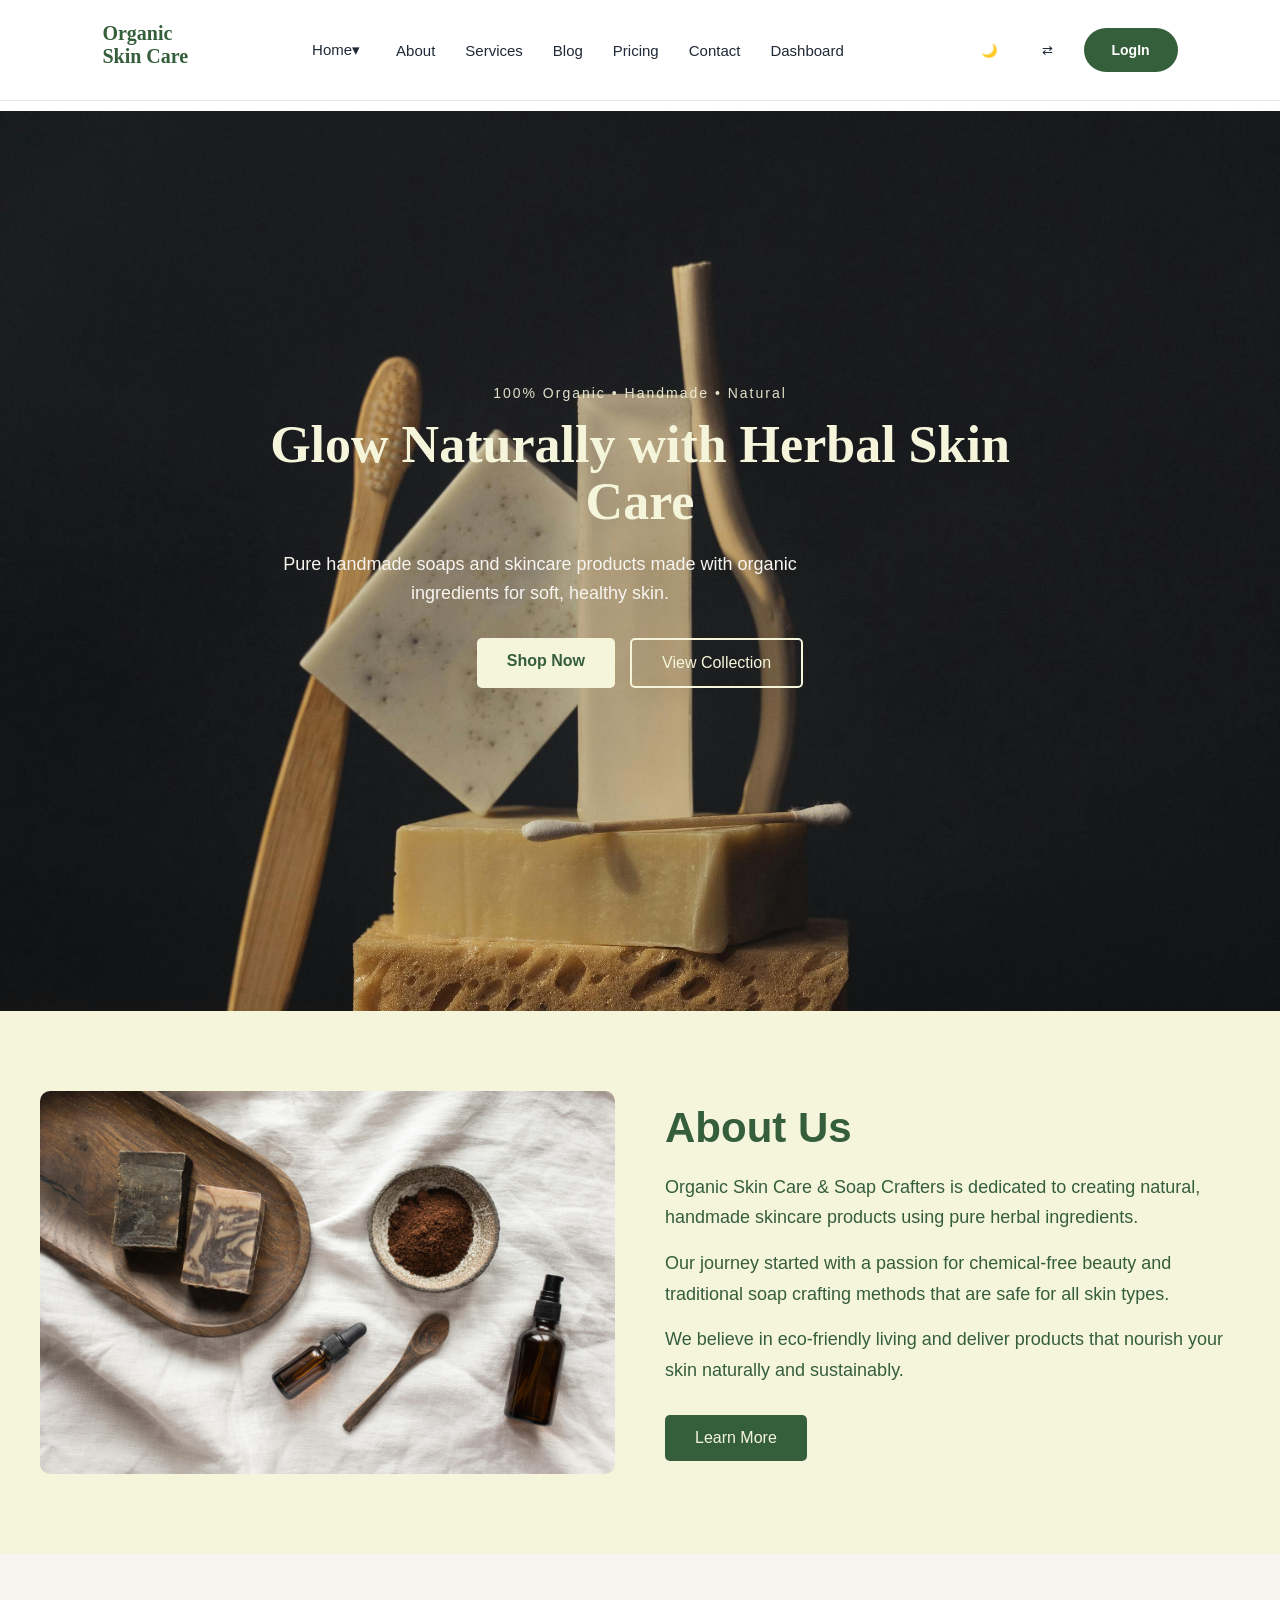
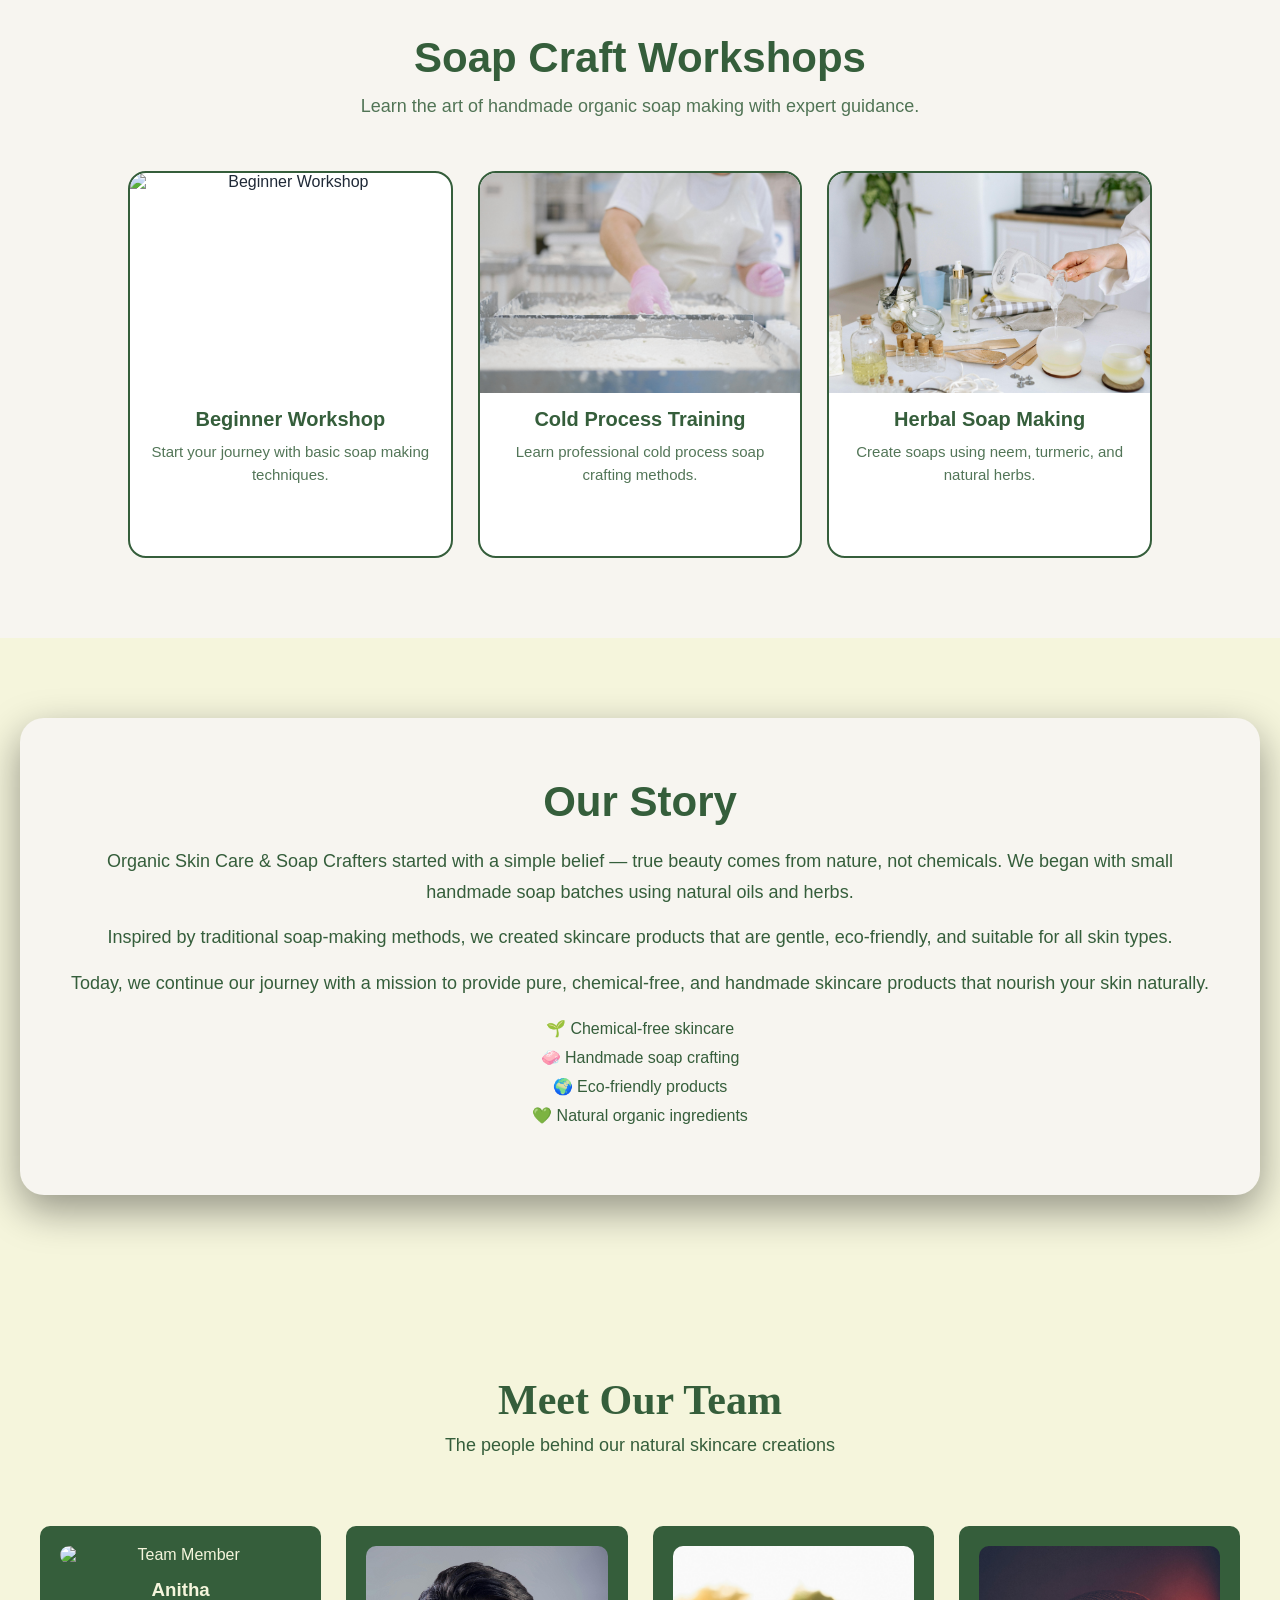
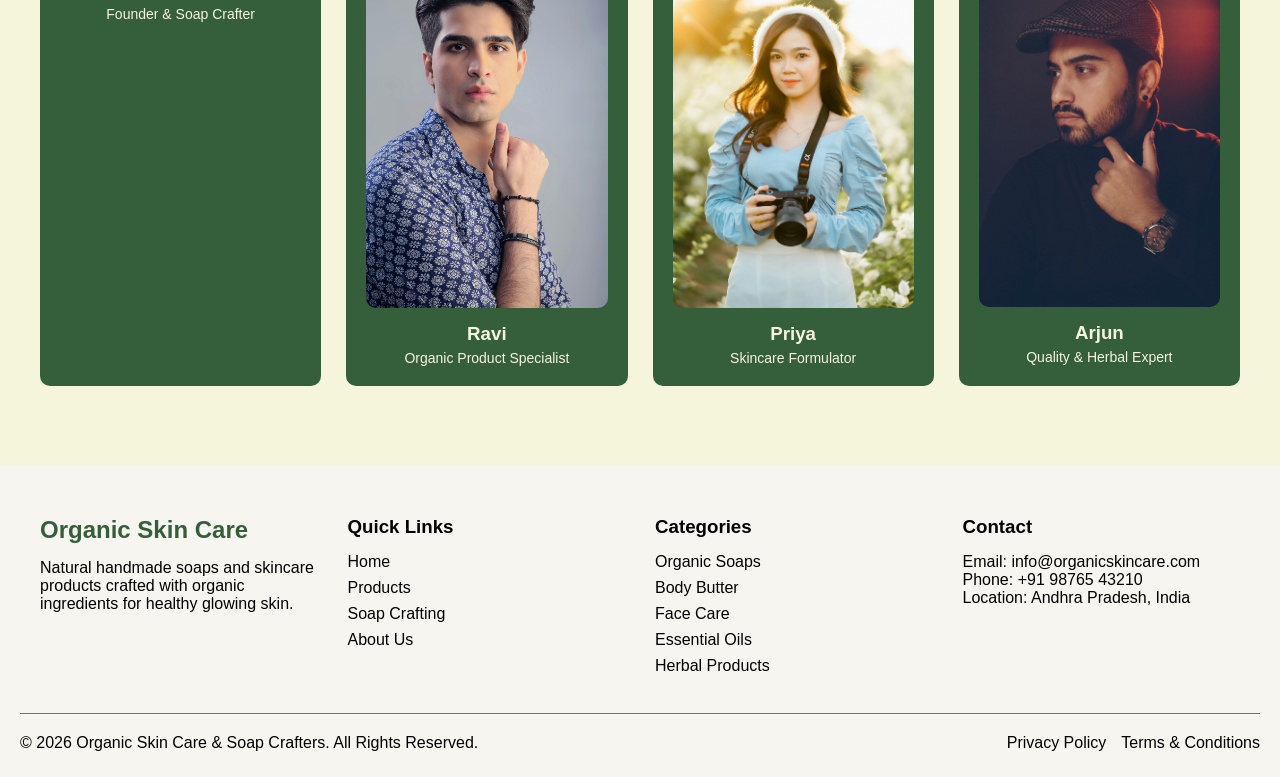
==== about.html @ d1e6b97d "first commit" ====
<!DOCTYPE html>
<html lang="en">
<head>
    <meta charset="UTF-8">
    <meta name="viewport" content="width=device-width, initial-scale=1.0">
    <title>Organic Skin Care & Soap Crafters</title>
    <link rel="stylesheet" href="about.css">

    <link rel="preconnect" href="https://fonts.googleapis.com">
    <link rel="preconnect" href="https://fonts.gstatic.com" crossorigin>
    <link href="https://fonts.googleapis.com/css2?family=Cormorant+Garamond:wght@400;500;600;700&family=Inter:wght@300;400;500;600;700&display=swap%22 rel="stylesheet">
</head>
<body>
    <header class="header">
      <div class="logo">
        <h2>Organic Skin Care</h2>
      </div>
    <nav class="navbar">
    <div class="nav-dropdown">
      <a href="#" class ="nav-home">
         Home▾
        <i data-lucide="chevron-down"></i>
      </a>
      <div class="dropdown-menu">
        <a href="index.html">Home-1</a>
        <a href="home-1.html">Home-2</a>
      </div> 
      </div> 
    <a href="/about">About</a>
    <a href="#">Services</a>
    <a href="#">Blog</a>
    <a href="#">Pricing</a>
    <a href="#">Contact</a>
    <a href="#">Dashboard</a>
  </nav>
  <div class="header-actions">
     <button class="icon-btn" id="themeBtn">
        🌙
     </button>
    <button class="icon-btn" id="rtlBtn">
      ⇄
    </button>
    <button class="primary-btn">
        LogIn
    </button>
  </div>
  </header>

  <section class="hero">
    <div class="hero-content">
        <span class="tagline">100% Organic • Handmade • Natural</span>
        <h1>Glow Naturally with Herbal Skin Care</h1>
        <p>
            Pure handmade soaps and skincare products made with
            organic ingredients for soft, healthy skin.
        </p>
        <div class="hero-buttons">
            <a href="#" class="btn-primary">Shop Now</a>
            <a href="#" class="btn-secondary">View Collection</a>
        </div>
    </div>
</section>

<section class="about-us">
    <div class="about-container">
        <div class="about-image">
            <img src="images/about-img1.jpg" alt="Organic Skin Care">
        </div>
        <div class="about-content">
            <h2>About Us</h2>
            <p>
                Organic Skin Care & Soap Crafters is dedicated to creating
                natural, handmade skincare products using pure herbal ingredients.
            </p>
            <p>
                Our journey started with a passion for chemical-free beauty
                and traditional soap crafting methods that are safe for all skin types.
            </p>
            <p>
                We believe in eco-friendly living and deliver products that
                nourish your skin naturally and sustainably.
            </p>
            <a href="#" class="about-btn">Learn More</a>
        </div>
    </div>
</section>

<section class="soap-workshops">

  <h2>Soap Craft Workshops</h2>
  <p>Learn the art of handmade organic soap making with expert guidance.</p>

  <div class="workshop-grid">

    <div class="workshop-card">
      <img src="images/soap.jpg" alt="Beginner Workshop">
      <h3>Beginner Workshop</h3>
      <p>Start your journey with basic soap making techniques.</p>
    </div>

    <div class="workshop-card">
      <img src="images/soap-1.jpg" alt="Cold Process Training">
      <h3>Cold Process Training</h3>
      <p>Learn professional cold process soap crafting methods.</p>
    </div>

    <div class="workshop-card">
      <img src="images/soap-2.jpg" alt="Herbal Soap Making">
      <h3>Herbal Soap Making</h3>
      <p>Create soaps using neem, turmeric, and natural herbs.</p>
    </div>

  </div>

</section>

<section class="story">
    <div class="story-container">
        <div class="story-text">
            <h2>Our Story</h2>
            <p>
                Organic Skin Care & Soap Crafters started with a simple belief —
                true beauty comes from nature, not chemicals. We began with small
                handmade soap batches using natural oils and herbs.
            </p>
            <p>
                Inspired by traditional soap-making methods, we created skincare
                products that are gentle, eco-friendly, and suitable for all skin types.
            </p>
            <p>
                Today, we continue our journey with a mission to provide pure,
                chemical-free, and handmade skincare products that nourish your skin naturally.
            </p>
            <ul>
                <li>🌱 Chemical-free skincare</li>
                <li>🧼 Handmade soap crafting</li>
                <li>🌍 Eco-friendly products</li>
                <li>💚 Natural organic ingredients</li>
            </ul>
        </div>
    </div>
</section>

<section class="team">
    <div class="team-container">
        <div class="section-title">
            <h2>Meet Our Team</h2>
            <p>The people behind our natural skincare creations</p>
        </div>
        <div class="team-grid">
            <div class="team-card">
                <img src="images/team1.jpg" alt="Team Member">
                <h3>Anitha</h3>
                <p>Founder & Soap Crafter</p>
            </div>
            <div class="team-card">
                <img src="images/team2.jpg" alt="Team Member">
                <h3>Ravi</h3>
                <p>Organic Product Specialist</p>
            </div>
            <div class="team-card">
                <img src="images/team3.jpg" alt="Team Member">
                <h3>Priya</h3>
                <p>Skincare Formulator</p>
            </div>
            <div class="team-card">
                <img src="images/team4.jpg" alt="Team Member">
                <h3>Arjun</h3>
                <p>Quality & Herbal Expert</p>
            </div>
        </div>
    </div>
</section>

<footer class="footer">

    <div class="footer-container">

        <div class="footer-box">
            <h2>Organic Skin Care</h2>
            <p>
                Natural handmade soaps and skincare products crafted with organic ingredients for healthy glowing skin.
            </p>
        </div>

        <div class="footer-box">
            <h3>Quick Links</h3>
            <ul>
                <li>Home</li>
                <li>Products</li>
                <li>Soap Crafting</li>
                <li>About Us</li>
            </ul>
        </div>

        <div class="footer-box">
            <h3>Categories</h3>
            <ul>
                <li>Organic Soaps</li>
                <li>Body Butter</li>
                <li>Face Care</li>
                <li>Essential Oils</li>
                <li>Herbal Products</li>
            </ul>
        </div>

        <div class="footer-box">
            <h3>Contact</h3>
            <p>Email: info@organicskincare.com</p>
            <p>Phone: +91 98765 43210</p>
            <p>Location: Andhra Pradesh, India</p>
        </div>

    </div>

    <!-- Bottom Line -->
    <div class="footer-bottom">
        <p>© 2026 Organic Skin Care & Soap Crafters. All Rights Reserved.</p>

        <div class="footer-links">
            <a href="#">Privacy Policy</a>
            <a href="#">Terms & Conditions</a>
        </div>
    </div>

</footer>
<script>
    const themeBtn = document.getElementById("themeBtn");

  themeBtn.addEventListener("click", () => {
    document.body.classList.toggle("light");
    if (document.body.classList.contains("light")) {
    themeBtn.innerHTML = "☀️";
  } else {
    themeBtn.innerHTML = "🌙";
  }
});
  
  const rtlBtn = document.getElementById("rtlBtn");
  
  rtlBtn.addEventListener("click", () => {
    const html = document.documentElement; 
    if (html.getAttribute("dir") === "rtl") {
      html.setAttribute("dir", "ltr");
    } else {
      html.setAttribute("dir", "rtl");
    }
  });
</script>
</body>
</html>
---- about.css ----
* {
  margin: 0;
  padding: 0;
  box-sizing: border-box;
}

:root {

  --primary-color: #355e3b;
  --secondary-color: #f7f5f0;

  --white: #ffffff;
  --black: #111111;

  --text-color: #1F2937;
  --light-text: #6B7280;

  --bg-color: #ffffff;
  --card-bg: #ffffff;

  --border-color: #E5E7EB;

  --transition: 0.3s ease;
}


body.dark-mode {
  background: #101010;
  color: #f5f5dc;
}

body.rtl-mode {
  direction: rtl;
}

body {
  font-family: 'Inter', sans-serif;
  background: var(--bg-color);
  color: var(--text-color);
  transition: var(--transition);
  overflow-x: hidden;
}


html {
  scroll-behavior: smooth;
}

img {
  width: 100%;
  display: block;
}

a {
  text-decoration: none;
}

ul {
  list-style: none;
}

section {
  padding: 100px 8%;
}

.center {
  text-align: center;
}

.top-bar {
  background: var(--primary-color);
  color: white;
  text-align: center;
  padding: 14px;
  font-size: 14px;
  font-weight: 500;
}

.header {
  width: 100%;
  padding: 22px 8%;
  display: flex;
  align-items: center;
  justify-content: space-between;
  position: sticky;
  top: 0;
  z-index: 1000;
  background: rgba(255,255,255,0.9);
  backdrop-filter: blur(12px);
  border-bottom: 1px solid var(--border-color);
}

body.dark-mode .header {
  background: rgba(17,17,17,0.9);
}

.logo h2 {
  font-family: 'Playfair Display', serif;
  font-size: 20px;
  color: var(--primary-color);
  margin-bottom: 10px;
  max-width: 100px;  
}

.nav-dropdown {
  position: relative;
  display: flex;
  align-items: center;
}

.navbar {
  display: flex;
  align-items: center;
  gap: 30px;
}

.navbar a {
  text-decoration: none;
  color: var(--text-color);
  font-size: 15px;
  font-weight: 500;
  transition: 0.3s ease;
}

.navbar a:hover {
  color: var(--primary-color);
}

.nav-dropdown {
  position: relative;
}

.nav-home {
  display: flex;
  align-items: center;
  gap: 6px;
}

.dropdown-menu {
  position: absolute;
  top: 38px;
  left: 0;
  min-width: 180px;
  background: var(--card-bg);
  border: 1px solid var(--border-color);
  border-radius: 18px;
  padding: 14px;
  display: flex;
  flex-direction: column;
  gap: 10px;
  opacity: 0;
  visibility: hidden;
  transform: translateY(10px);
  transition: 0.3s ease;
  z-index: 999;
}

.nav-dropdown:hover .dropdown-menu {
  opacity: 1;
  visibility: visible;
  transform: translateY(0);
}

.dropdown-menu a {
  padding: 10px 14px;
  border-radius: 12px;
}

.dropdown-menu a:hover {
  background: var(--secondary-color);
  color: var(--primary-color);
}

.header-actions {
  display: flex;
  align-items: center;
  gap: 14px;
  margin-left: 14px;
}

.primary-btn,
.secondary-btn {
  padding: 14px 28px;
  border-radius: 999px;
  font-size: 14px;
  font-weight: 600;
  cursor: pointer;
  transition: var(--transition);
}

.primary-btn {
  background: var(--primary-color);
  color: white;
  border: none;
}

.primary-btn:hover {
  transform: translateY(-3px);
  box-shadow: 0 10px 30px var(--primary-color);
}

.secondary-btn {
  background: transparent;
  border: 1px solid var(--border-color);
  color: var(--text-color);
}

.secondary-btn:hover {
  border-color: var(--primary-color);
  color: var(--primary-color);
}

.icon-btn{
      width:44px;
      height:44px;
      border:none;
      border-radius:12px;
      background:var(--soft);
      color:var(--text);
      display:flex;
      align-items:center;
      justify-content:center;
      cursor:pointer;
      transition:.25s ease;
      border:1px solid var(--border);
    }

    .icon-btn:hover{
      transform:translateY(-2px);
      background:var(--secondary);
    }

    .btn{
      height:44px;
      padding:0 20px;
      border-radius:12px;
      border:none;
      cursor:pointer;
      font-weight:600;
      transition:.25s ease;
      display:flex;
      align-items:center;
      justify-content:center;
      white-space:nowrap;
    }

    .btn-secondary{
      background:var(--secondary);
      color:var(--text);
      border:1px solid var(--border);
    }

    .btn-primary{
      background:var(--primary);
      color:white;
    }

    .btn-primary:hover{
      background:var(--primary-hover);
    }

    .btn:hover{
      transform:translateY(-2px);
    }

.hero {
  min-height: 100vh;
  display: grid;
  grid-template-columns: repeat(2, 1fr);
  gap: 60px;
  align-items: center;
  margin-top:10px;
  padding-top:10px;
}

.hero-tag,
.section-tag {
  display: inline-block;
  padding: 10px 18px;
  background: var(--secondary-color);
  color: var(--primary-color);
  border-radius: 999px;
  font-size: 14px;
  font-weight: 600;
  margin-bottom: 24px;
}

.hero-content h1 {
  font-size: 40px;
  line-height: 1.1;
  font-family: 'Playfair Display', serif;
  margin-bottom: 20px;
}

.hero-content p {
  font-size: 18px;
  line-height: 1.8;
  color: var(--secondary-color);
  margin-bottom: 20px;
  max-width: 600px;
}

.hero-buttons {
  display: flex;
  gap: 18px;
  margin-bottom: 50px;
}

.hero-stats {
  display: flex;
  gap: 20px;
}

.stat-box {
  padding: 24px;
  border-radius: 24px;
  background: var(--card-bg);
  border: 1px solid var(--border-color);
  min-width: 150px;
}

.stat-box h3 {
  font-size: 28px;
  margin-bottom: 10px;
}

.stat-box p {
  margin: 0;
  font-size: 14px;
}

.hero-image img {
  height: 500px;
  object-fit: cover;
  border-radius: 36px;
}

@media(max-width:768px){
    .navbar{
        flex-direction: column;
        height: auto;
        padding: 20px;
        gap: 20px;
    }

    .nav-dropdown{
        flex-wrap: wrap;
        justify-content: center;
        gap: 18px;
    }

    .header-actions{
        flex-wrap: wrap;
        justify-content: center;
    }

    .hero{
        text-align: center;
        justify-content: center;
        padding: 0 5%;
    }

    .hero-content h1{
        font-size: 48px;
        line-height: 62px;
    }

    .hero-content p{
        font-size: 17px;
        line-height: 28px;
    }

    .hero-buttons{
        justify-content: center;
        flex-wrap: wrap;
    }
    .hero-image img {
        height: auto;
        width: 100%;
    }
}

.section-title {
  margin-bottom: 70px;
}

.section-title h2 {
  font-size: 52px;
  line-height: 1.2;
  font-family: 'Playfair Display', serif;
  margin-top: 20px;
}



.hero {
    background: #355e3b;  
    min-height: 100vh;
    display: flex;
    justify-content: center;
    align-items: center;
    text-align: center;
    padding: 20px;
    color: #f5f5dc;
    background-image: url(images/about-img2.jpg);
    background-position: center;
    background-size: cover;
    background-repeat: no-repeat;
}

.hero-content {
    max-width: 800px;
}

.tagline {
    display: inline-block;
    font-size: 14px;
    letter-spacing: 2px;
    margin-bottom: 15px;
    color: #f5f5dc;
    opacity: 0.9;
}

.hero h1 {
    font-size: 52px;
    margin-bottom: 20px;
}

.hero p {
    font-size: 18px;
    line-height: 1.6;
    margin-bottom: 30px;
}

.hero-buttons {
    display: flex;
    justify-content: center;
    gap: 15px;
    flex-wrap: wrap;
}

.btn-primary {
    background: #f5f5dc;
    color: #355e3b;
    padding: 14px 30px;
    text-decoration: none;
    font-weight: bold;
    border-radius: 5px;
}

.btn-secondary {
    border: 2px solid #f5f5dc;
    color: #f5f5dc;
    padding: 14px 30px;
    text-decoration: none;
    border-radius: 5px;
}

.btn-primary:hover,
.btn-secondary:hover {
    opacity: 0.85;
}

@media (max-width: 768px) {
    .hero h1 {
        font-size: 32px;
    }
    .hero p {
        font-size: 16px;
    }
}

.about-us {
    background: #f5f5dc;   
    padding: 80px 20px;
}

.about-container {
    max-width: 1200px;
    margin: auto;

    display: flex;
    align-items: center;
    gap: 50px;
    flex-wrap: wrap;
}

.about-image {
    flex: 1;
}

.about-image img {
    width: 100%;
    height: 50%;
    border-radius: 10px;
}

.about-content {
    flex: 1;
}

.about-content h2 {
    font-size: 42px;
    color: #355e3b;
    margin-bottom: 20px;
}

.about-content p {
    font-size: 18px;
    line-height: 1.7;
    color: #355e3b;
    margin-bottom: 15px;
}

.about-btn {
    display: inline-block;
    background: #355e3b;
    color: #f5f5dc;
    padding: 14px 30px;
    text-decoration: none;
    border-radius: 5px;
    margin-top: 15px;
    transition: 0.3s;
}
.about-btn:hover {
    opacity: 0.9;
}

@media (max-width: 768px) {
    .about-container {
        flex-direction: column;
        text-align: center;
    }
    .about-content h2 {
        font-size: 32px;
    }
    .about-content p {
        font-size: 16px;
    }
}

.soap-workshops{
  background:#f7f5f0;
  padding:80px 10%;
  text-align:center;
}

.soap-workshops h2{
  color:#355e3b;
  font-size:42px;
  margin-bottom:10px;
}

.soap-workshops p{
  color:#355e3b;
  opacity:0.85;
  font-size:18px;
  margin-bottom:50px;
  line-height:1.6;
}

.workshop-grid{
  display:grid;
  grid-template-columns:repeat(3, 1fr);
  gap:25px;
}

.workshop-card{
  background:#ffffff;
  border:2px solid #355e3b;
  border-radius:18px;
  overflow:hidden;
  transition:0.3s ease;
}

.workshop-card img{
  width:100%;
  height:220px;
  object-fit:cover;
}

.workshop-card h3{
  color:#355e3b;
  margin:15px 10px 10px;
  font-size:20px;
}

.workshop-card p{
  color:#355e3b;
  font-size:15px;
  padding:0 15px 20px;
  line-height:1.5;
}

/* hover effect */
.workshop-card:hover{
  transform:translateY(-8px);
  background:#355e3b;
}

.workshop-card:hover h3,
.workshop-card:hover p{
  color:#f7f5f0;
}

/* RESPONSIVE */

/* 1024px */
@media (max-width: 1024px){
  .workshop-grid{
    grid-template-columns:repeat(2, 1fr);
  }

  .soap-workshops h2{
    font-size:36px;
  }
}

/* 768px */
@media (max-width: 768px){
  .workshop-grid{
    grid-template-columns:repeat(2, 1fr);
  }

  .soap-workshops{
    padding:60px 5%;
  }

  .soap-workshops h2{
    font-size:32px;
  }

  .soap-workshops p{
    font-size:16px;
  }
}

/* 360px */
@media (max-width: 360px){
  .workshop-grid{
    grid-template-columns:1fr;
  }

  .soap-workshops{
    padding:50px 4%;
  }

  .soap-workshops h2{
    font-size:26px;
  }
}

.story {
    background: #f5f5dc;   
    padding: 80px 20px;
}

.story-container {
    background: var(--secondary-color);
    padding: 60px 45px;
    border-radius: 24px;
    text-align: center;
    box-shadow:0 15px 40px rgba(0,0,0,0.4);
}

.story-text {
    flex: 1;
}

.story-text h2 {
    font-size: 42px;
    color: #355e3b;
    margin-bottom: 20px;
}

.story-text p {
    font-size: 18px;
    line-height: 1.7;
    color: #355e3b;
    margin-bottom: 15px;
}

.story-text ul {
    list-style: none;
    padding: 0;
    margin-top: 20px;
}

.story-text ul li {
    margin-bottom: 10px;
    font-size: 16px;
    color: #355e3b;
}

@media (max-width: 768px) {
    .story-container {
        flex-direction: column;
        text-align: center;
    }
    .story-text h2 {
        font-size: 32px;
    }
    .story-text p {
        font-size: 16px;
    }
}

.team {
    background: #f5f5dc;  
    padding: 80px 20px;
}

.team-container {
    max-width: 1200px;
    margin: auto;
    text-align: center;
}

.section-title h2 {
    font-size: 42px;
    color: #355e3b;
    margin-bottom: 10px;
}

.section-title p {
    font-size: 18px;
    color: #355e3b;
    margin-bottom: 40px;
}

.team-grid {
    display: grid;
    grid-template-columns: repeat(4, 1fr);
    gap: 25px;
}

.team-card {
    background: #355e3b;
    color: #f5f5dc;
    padding: 20px;
    border-radius: 10px;
    transition: 0.3s;
}

.team-card img {
    width: 100%;
    border-radius: 10px;
    margin-bottom: 15px;
}

.team-card h3 {
    margin-bottom: 5px;
}

.team-card p {
    font-size: 14px;
}

.team-card:hover {
    transform: translateY(-5px);
}

@media (max-width: 768px) {
    .team-grid {
        grid-template-columns: repeat(2, 1fr);
    }
    .section-title h2 {
        font-size: 32px;
    }
    .section-title p {
        font-size: 16px;
    }
}

@media (max-width: 480px) {
    .team-grid {
        grid-template-columns: 1fr;
    }
}

.footer {
    background: var(--secondary-color);
    color: black;
    padding: 50px 20px 20px;
}

.footer-container {
    display: grid;
    grid-template-columns: repeat(4, 1fr);
    gap: 30px;
    max-width: 1200px;
    margin: auto;
}

.footer-box h2 {
    color: var(--primary-color);
}

.footer-box h3,
.footer-box h2 {
    margin-bottom: 15px;
}

.footer-box ul {
    list-style: none;
    padding: 0;
}

.footer-box ul li {
    margin-bottom: 8px;
}

.footer-bottom {
    margin-top: 30px;
    border-top: 1px solid var(--light-text);
    padding-top: 15px;
    text-align: right;
    display: flex;
    justify-content: space-between;
    align-items: center;
    flex-wrap: wrap;
}

.footer-bottom p {
    margin: 5px 0;
    text-align: left;
}

.footer-links {
    display: flex;
    gap: 15px;
}

.footer-links a {
    color: black;
    text-decoration: none;
}

@media (max-width: 768px) {

    .footer-container {
        grid-template-columns: 1fr;
        text-align: center;
    }

    .footer-bottom {
        flex-direction: column;
        text-align: center;
        gap: 10px;
    }
    .footer-links {
        justify-content: right;
    }
}
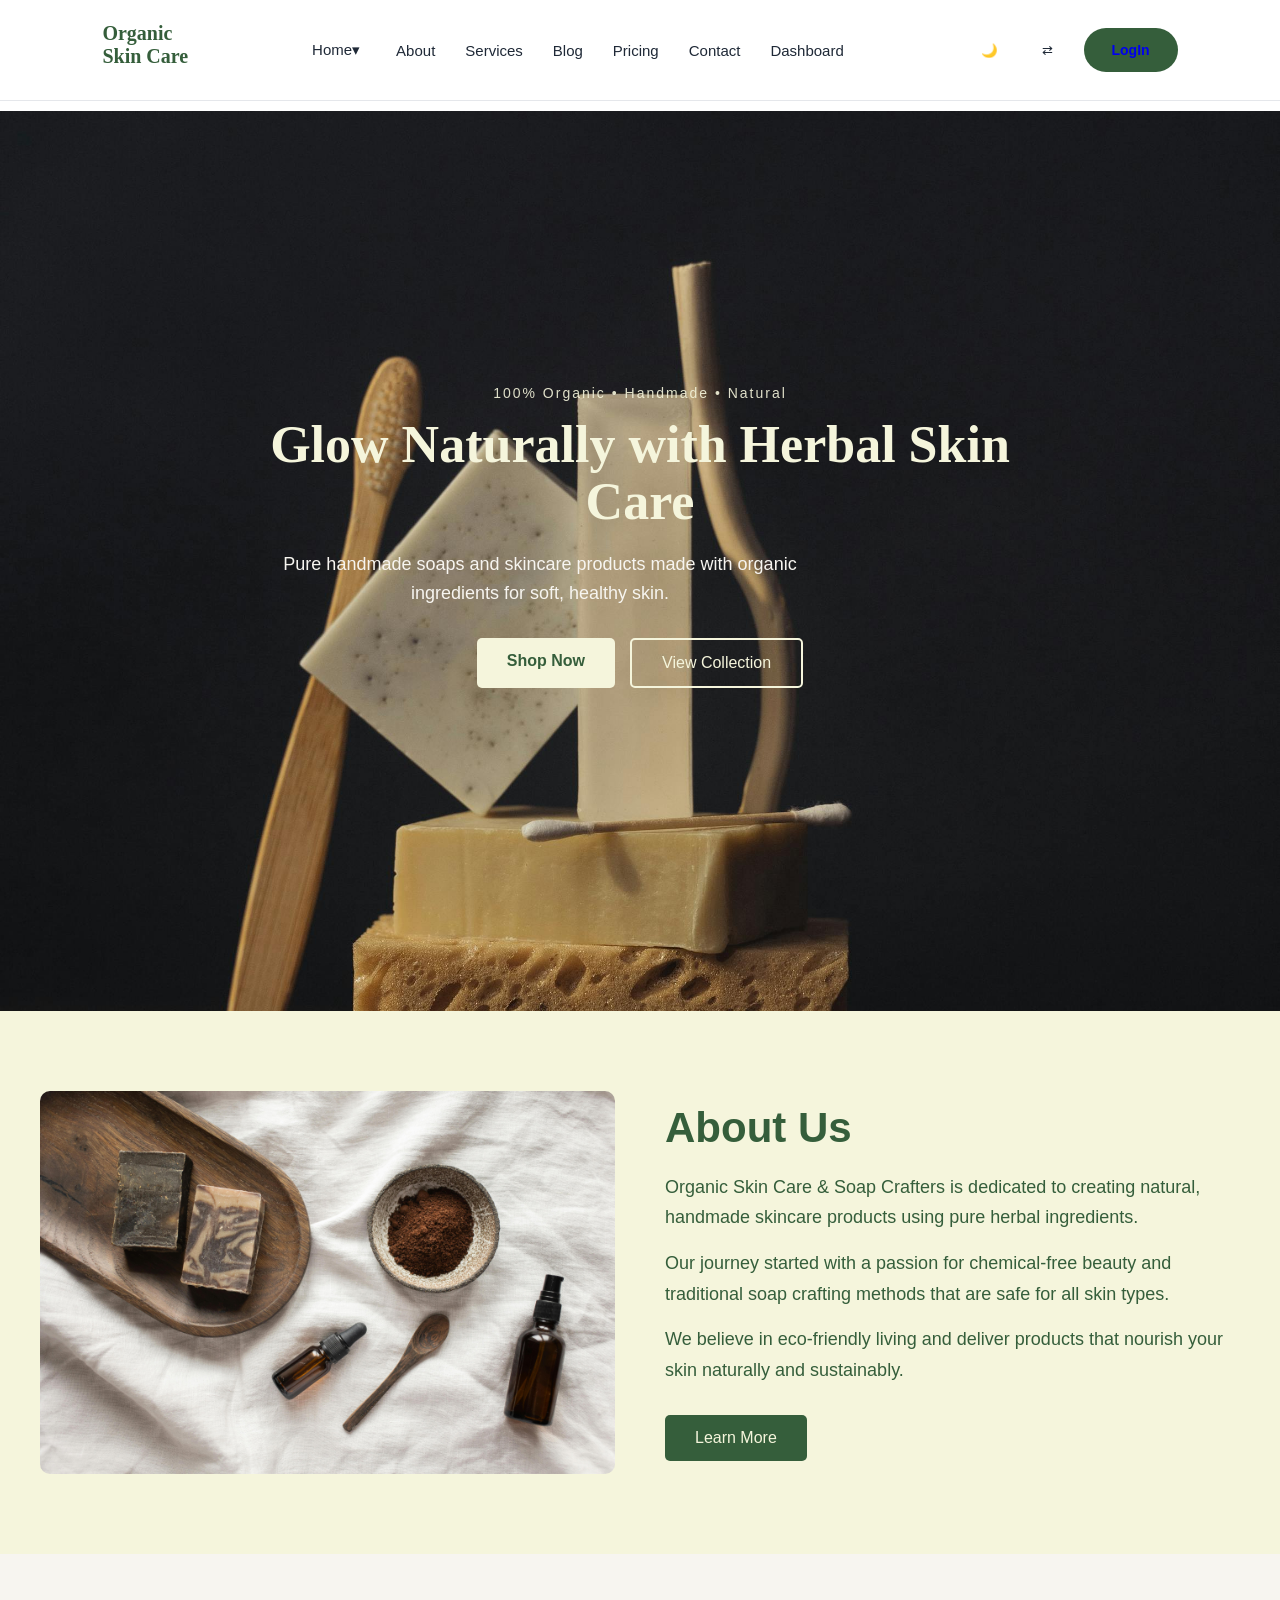
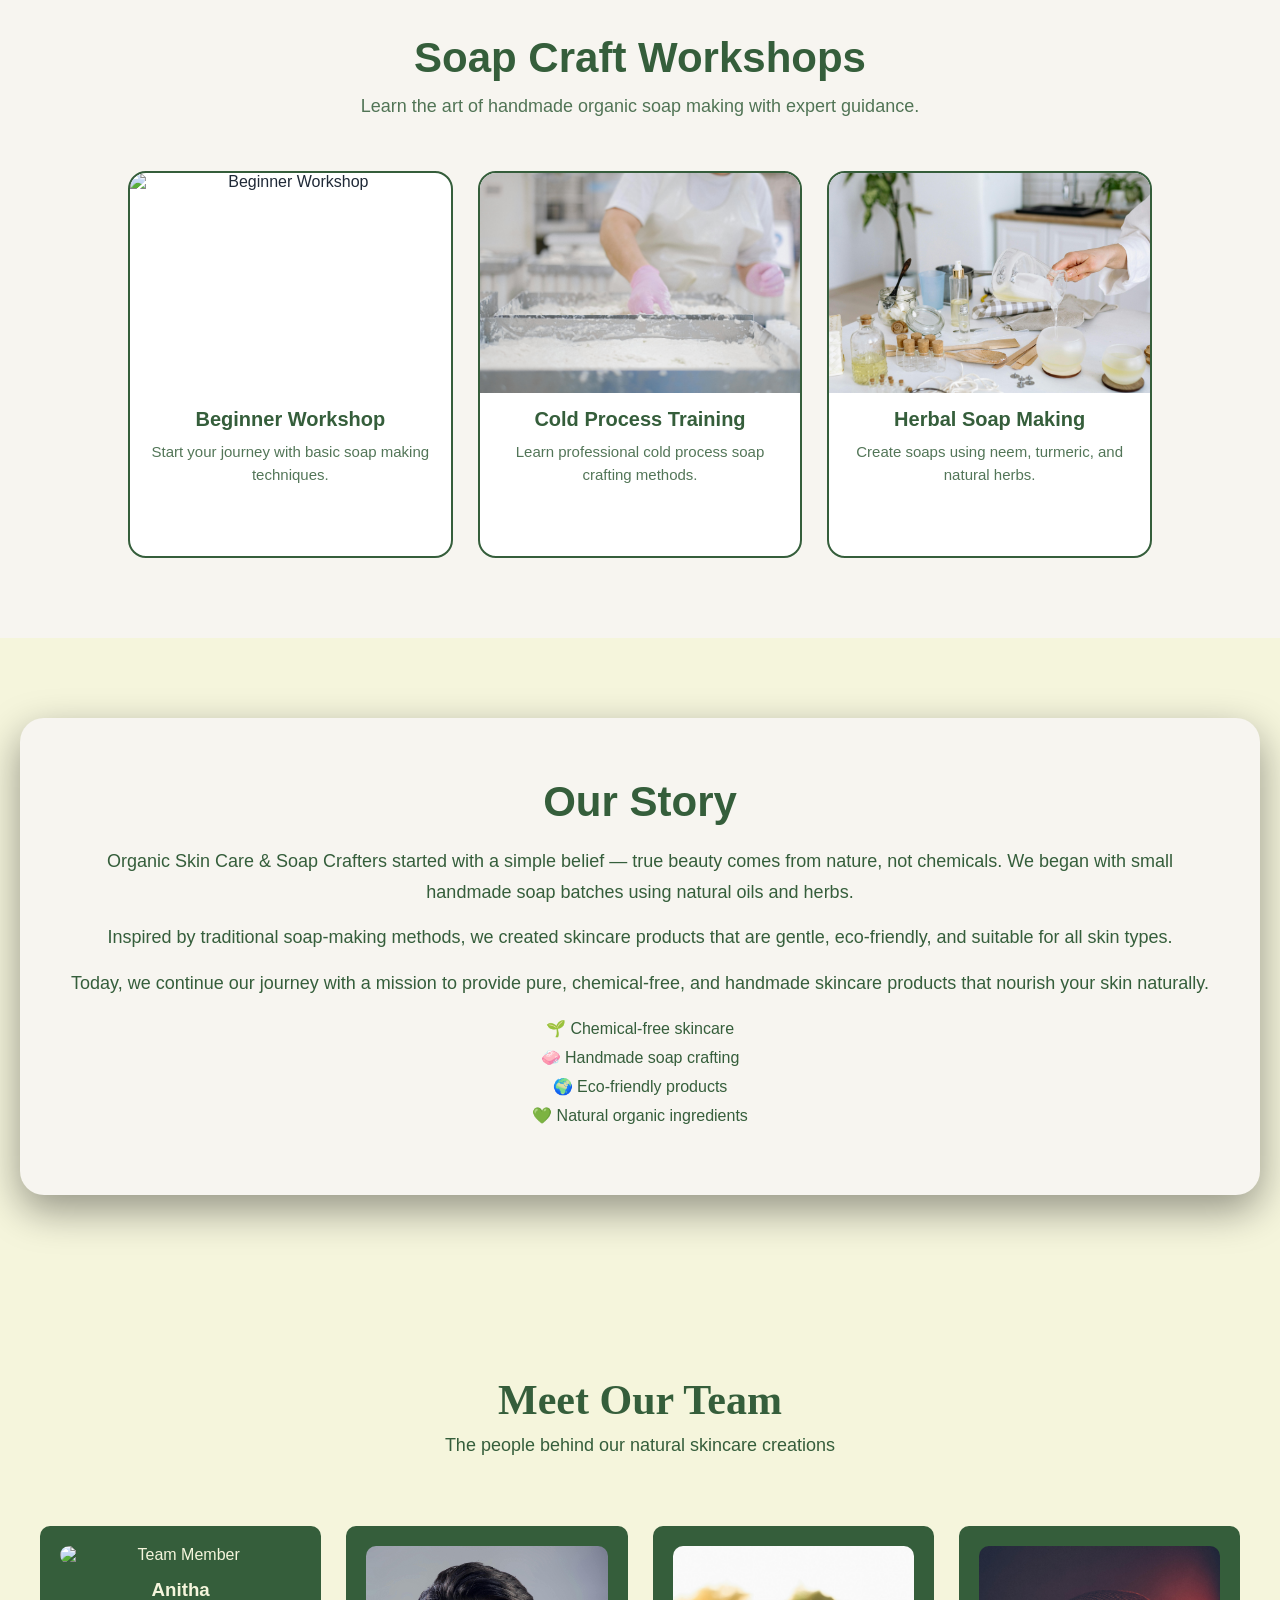
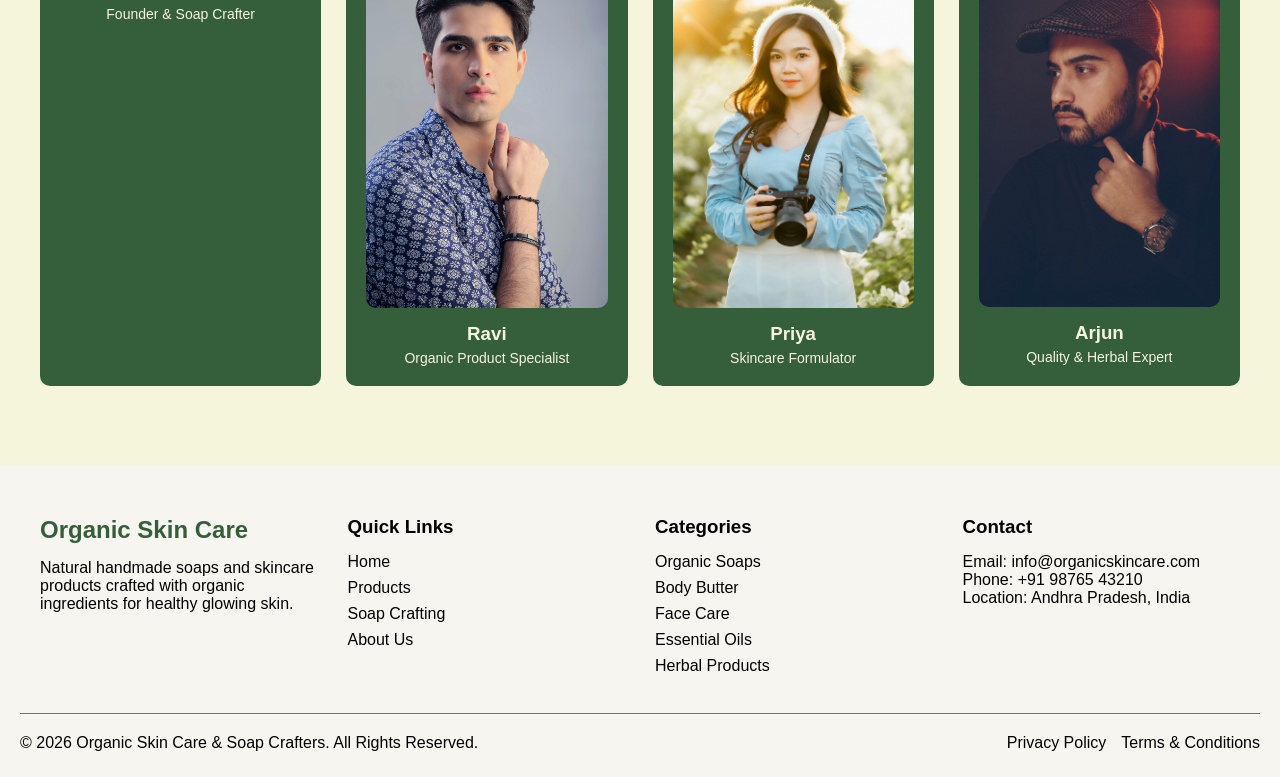
==== commit 9ed8556c: "first commit" ====
--- a/about.html
+++ b/about.html
@@ -27,11 +27,11 @@
       </div> 
       </div> 
     <a href="/about">About</a>
-    <a href="#">Services</a>
-    <a href="#">Blog</a>
-    <a href="#">Pricing</a>
-    <a href="#">Contact</a>
-    <a href="#">Dashboard</a>
+    <a href="/services">Services</a>
+    <a href="/blog">Blog</a>
+    <a href="/pricing">Pricing</a>
+    <a href="/contact">Contact</a>
+    <a href="/dashboard">Dashboard</a>
   </nav>
   <div class="header-actions">
      <button class="icon-btn" id="themeBtn">
@@ -41,7 +41,7 @@
       ⇄
     </button>
     <button class="primary-btn">
-        LogIn
+        <a href="/login">LogIn</a>
     </button>
   </div>
   </header>
@@ -247,5 +247,6 @@
     }
   });
 </script>
+
 </body>
 </html>
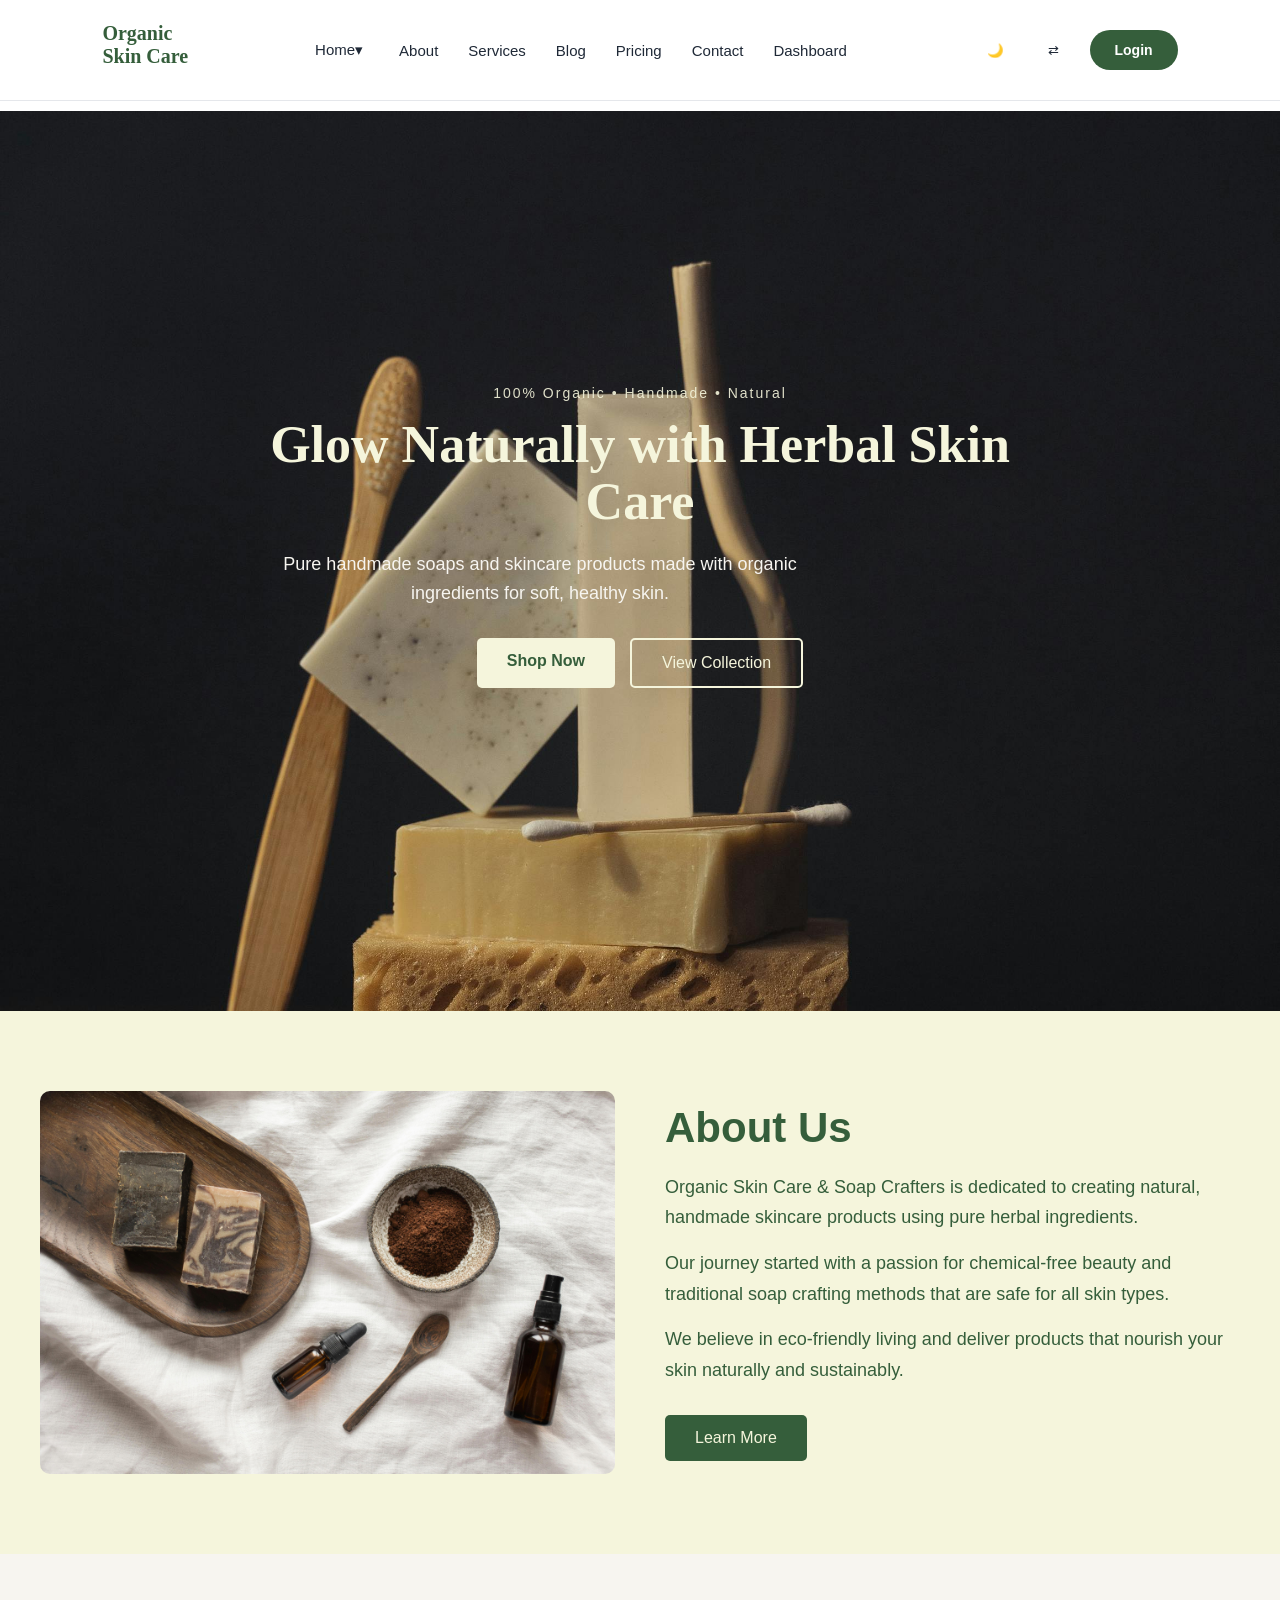
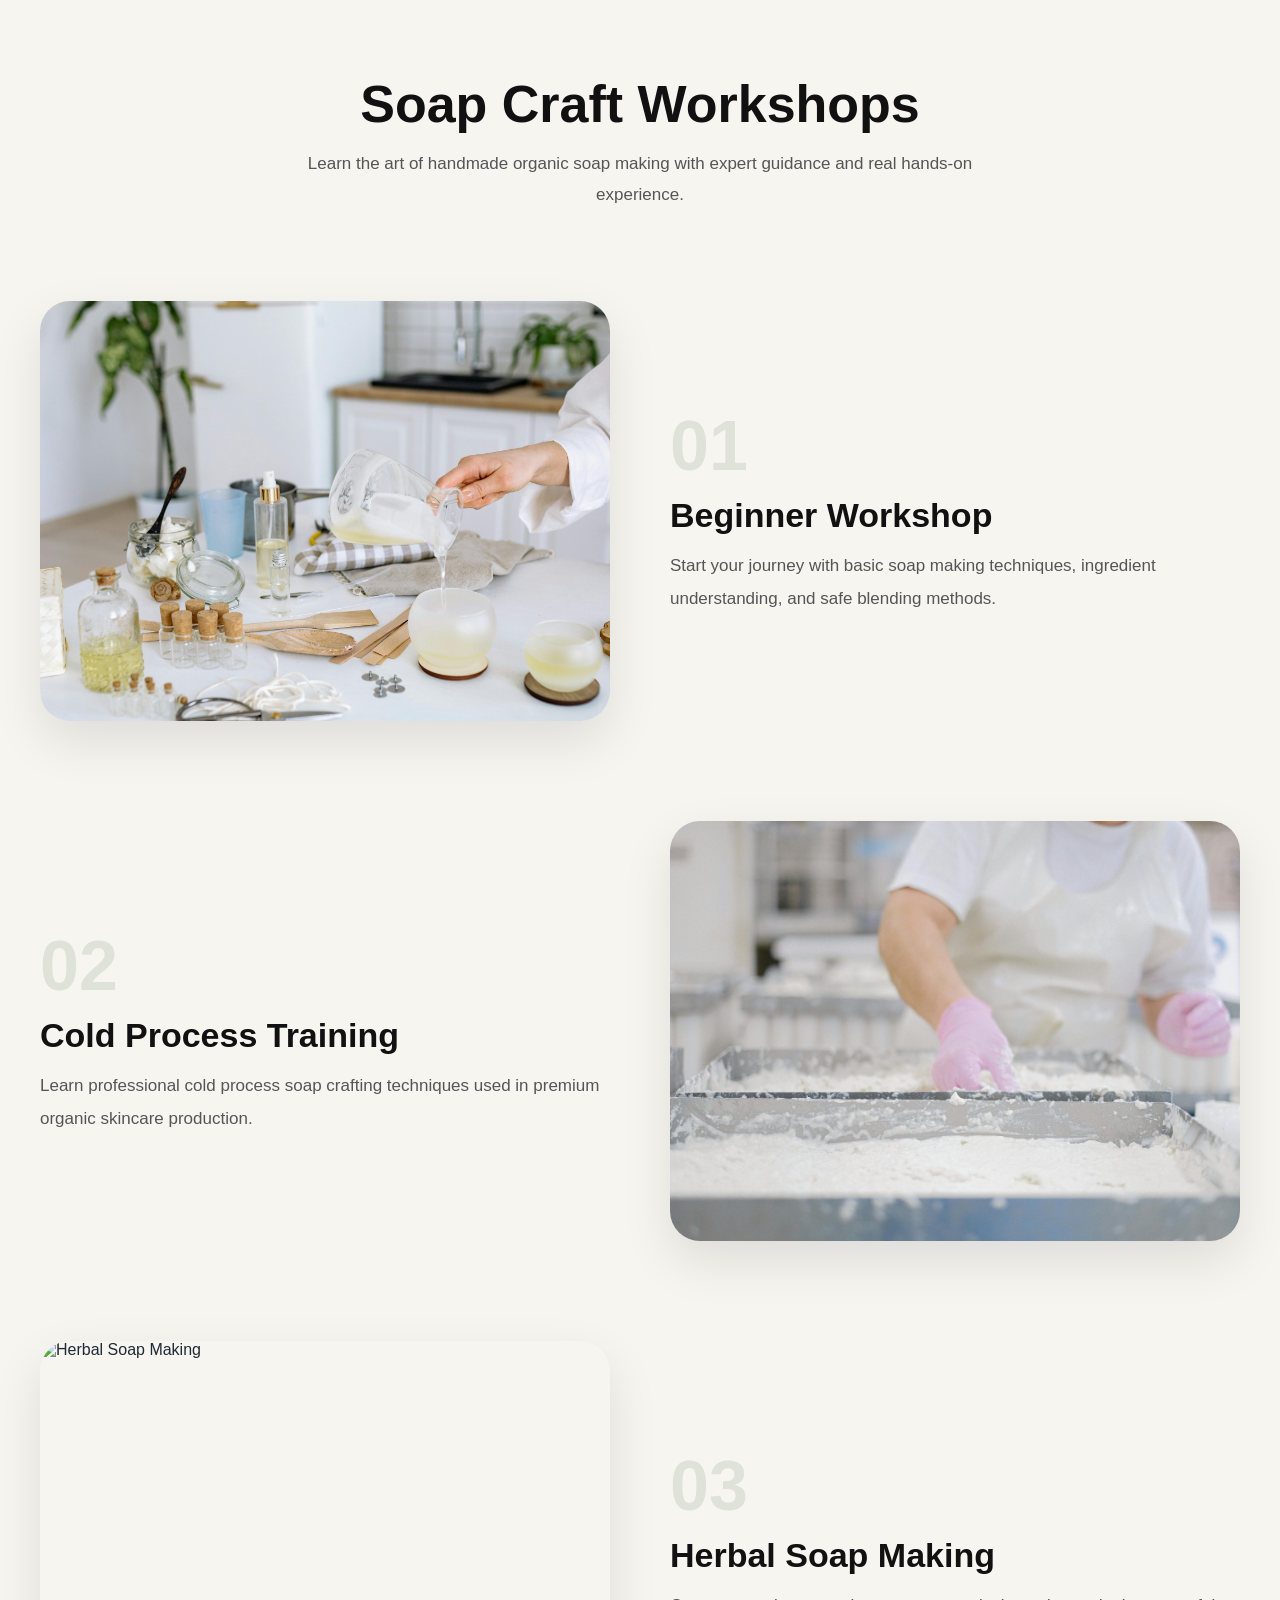
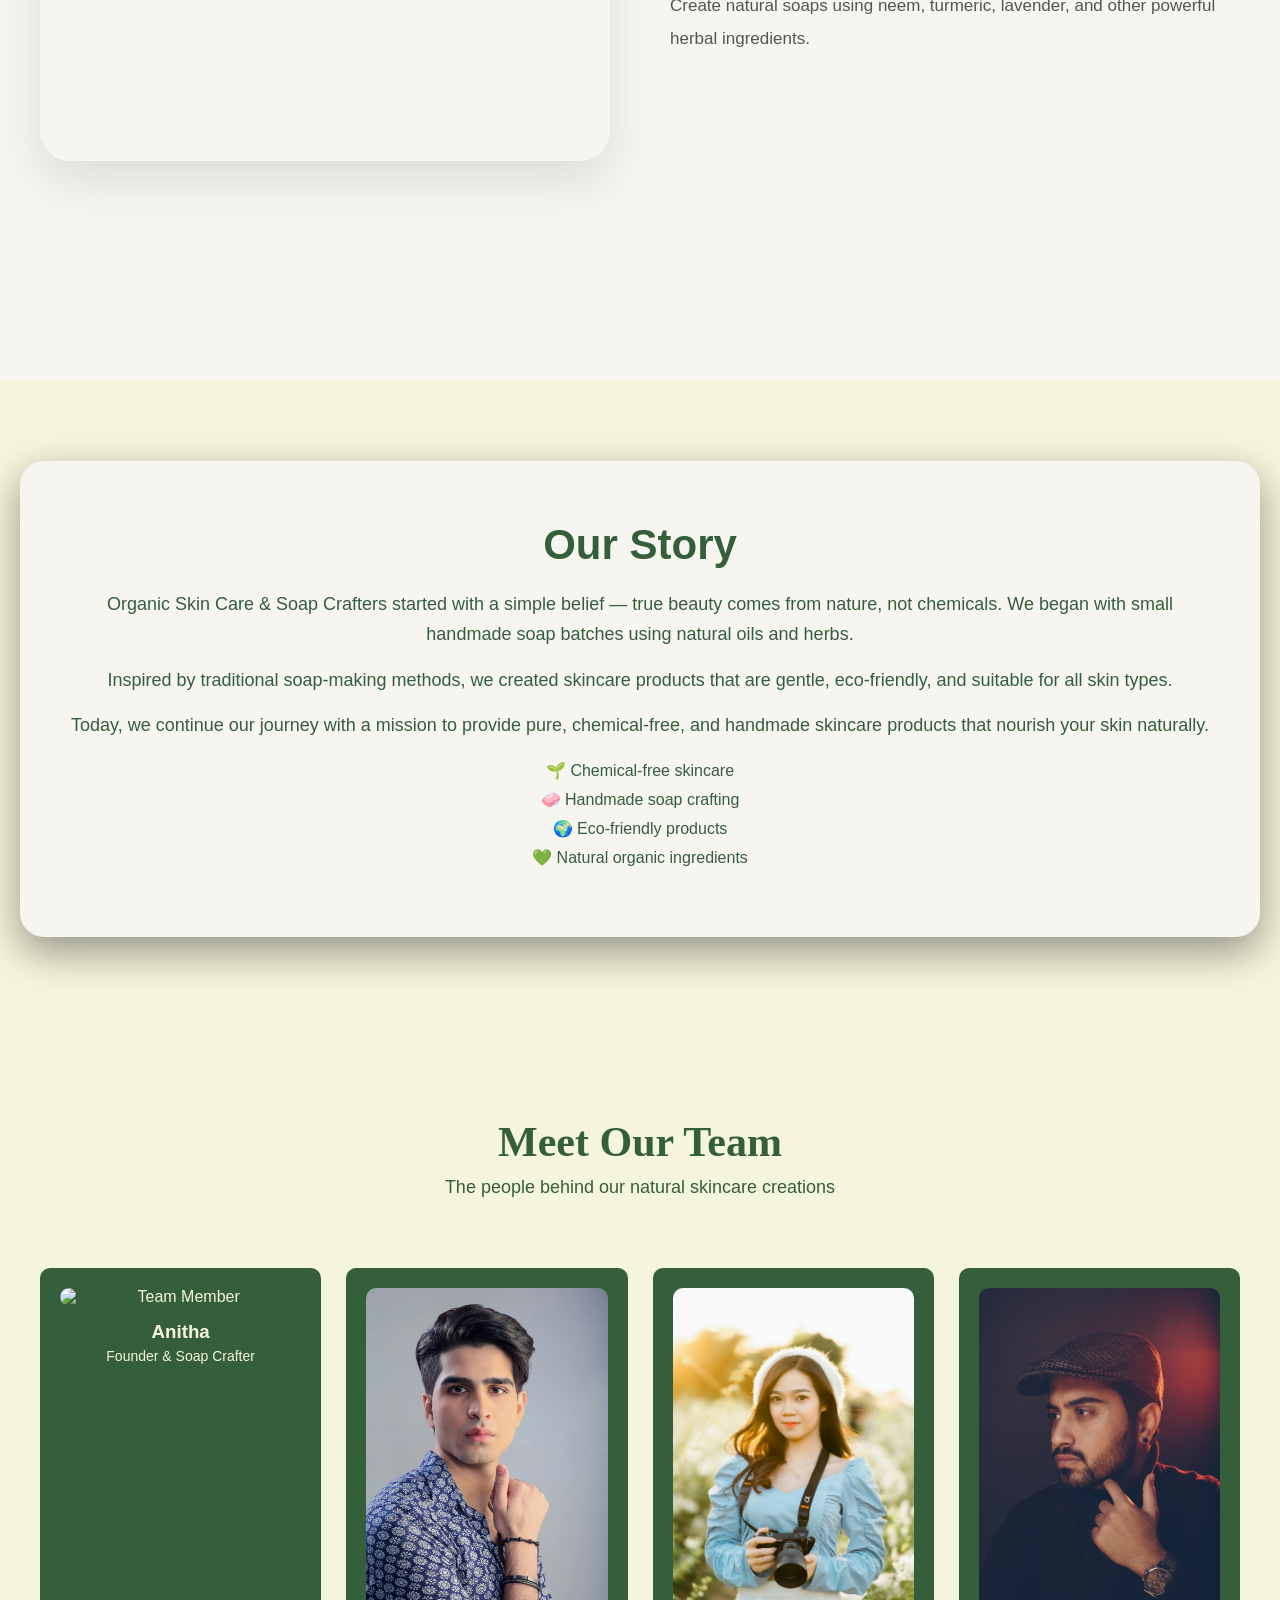
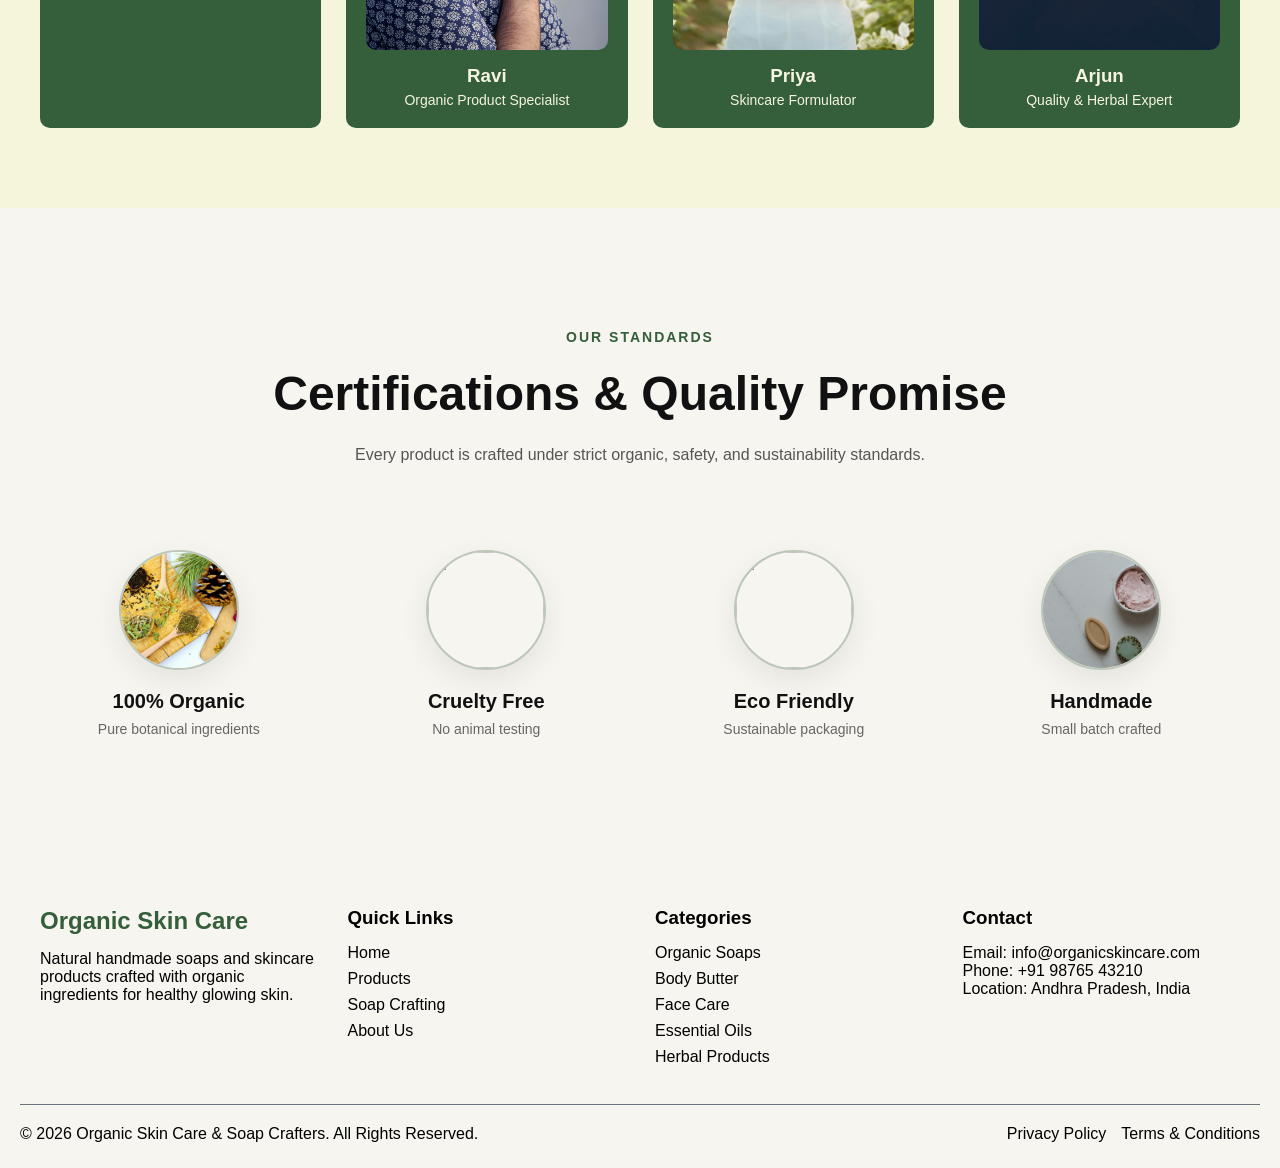
==== commit 90162b83: "first commit" ====
--- a/about.html
+++ b/about.html
@@ -40,9 +40,7 @@
     <button class="icon-btn" id="rtlBtn">
       ⇄
     </button>
-    <button class="primary-btn">
-        <a href="/login">LogIn</a>
-    </button>
+    <a href="login.html" class="primary-btn">Login</a>
   </div>
   </header>
 
@@ -87,30 +85,71 @@
 
 <section class="soap-workshops">
 
-  <h2>Soap Craft Workshops</h2>
-  <p>Learn the art of handmade organic soap making with expert guidance.</p>
-
-  <div class="workshop-grid">
-
-    <div class="workshop-card">
-      <img src="images/soap.jpg" alt="Beginner Workshop">
-      <h3>Beginner Workshop</h3>
-      <p>Start your journey with basic soap making techniques.</p>
-    </div>
-
-    <div class="workshop-card">
-      <img src="images/soap-1.jpg" alt="Cold Process Training">
-      <h3>Cold Process Training</h3>
-      <p>Learn professional cold process soap crafting methods.</p>
-    </div>
-
-    <div class="workshop-card">
-      <img src="images/soap-2.jpg" alt="Herbal Soap Making">
-      <h3>Herbal Soap Making</h3>
-      <p>Create soaps using neem, turmeric, and natural herbs.</p>
-    </div>
-
-  </div>
+    <div class="container">
+
+        <!-- HEADER -->
+        <div class="workshop-header">
+            <h2>Soap Craft Workshops</h2>
+            <p>
+                Learn the art of handmade organic soap making with expert guidance and real hands-on experience.
+            </p>
+        </div>
+
+        <!-- WORKSHOP ITEM 1 -->
+        <div class="workshop-item">
+
+            <div class="workshop-image">
+                <img src="images/soap-2.jpg" alt="Beginner Workshop">
+            </div>
+
+            <div class="workshop-content">
+                <span class="step">01</span>
+                <h3>Beginner Workshop</h3>
+                <p>
+                    Start your journey with basic soap making techniques,
+                    ingredient understanding, and safe blending methods.
+                </p>
+            </div>
+
+        </div>
+
+        <!-- WORKSHOP ITEM 2 (REVERSED) -->
+        <div class="workshop-item reverse">
+
+            <div class="workshop-image">
+                <img src="images/soap-1.jpg" alt="Cold Process Training">
+            </div>
+
+            <div class="workshop-content">
+                <span class="step">02</span>
+                <h3>Cold Process Training</h3>
+                <p>
+                    Learn professional cold process soap crafting techniques used
+                    in premium organic skincare production.
+                </p>
+            </div>
+
+        </div>
+
+        <!-- WORKSHOP ITEM 3 -->
+        <div class="workshop-item">
+
+            <div class="workshop-image">
+                <img src="images/soap.jpg" alt="Herbal Soap Making">
+            </div>
+
+            <div class="workshop-content">
+                <span class="step">03</span>
+                <h3>Herbal Soap Making</h3>
+                <p>
+                    Create natural soaps using neem, turmeric, lavender,
+                    and other powerful herbal ingredients.
+                </p>
+            </div>
+
+        </div>
+
+    </div>
 
 </section>
 
@@ -170,6 +209,60 @@
             </div>
         </div>
     </div>
+</section>
+
+<section class="cert-badges">
+
+    <div class="container">
+
+        <!-- HEADER -->
+        <div class="cert-head">
+            <span>Our Standards</span>
+            <h2>Certifications & Quality Promise</h2>
+            <p>
+                Every product is crafted under strict organic, safety, and sustainability standards.
+            </p>
+        </div>
+
+        <!-- BADGE FLOW -->
+        <div class="badge-flow">
+
+            <div class="badge-item">
+                <div class="badge-circle">
+                    <img src="images/herbal-ingredients.jpg" alt="">
+                </div>
+                <h3>100% Organic</h3>
+                <p>Pure botanical ingredients</p>
+            </div>
+
+            <div class="badge-item">
+                <div class="badge-circle">
+                    <img src="https://images.unsplash.com/photo-1617897903246-719242758050?q=80&w=200&auto=format&fit=crop" alt="">
+                </div>
+                <h3>Cruelty Free</h3>
+                <p>No animal testing</p>
+            </div>
+
+            <div class="badge-item">
+                <div class="badge-circle">
+                    <img src="https://images.unsplash.com/photo-1505576399279-565b52d4ac71?q=80&w=200&auto=format&fit=crop" alt="">
+                </div>
+                <h3>Eco Friendly</h3>
+                <p>Sustainable packaging</p>
+            </div>
+
+            <div class="badge-item">
+                <div class="badge-circle">
+                    <img src="images/recent-1.jpg" alt="">
+                </div>
+                <h3>Handmade</h3>
+                <p>Small batch crafted</p>
+            </div>
+
+        </div>
+
+    </div>
+
 </section>
 
 <footer class="footer">
--- a/about.css
+++ b/about.css
@@ -250,14 +250,20 @@
       border:1px solid var(--border);
     }
 
-    .btn-primary{
-      background:var(--primary);
-      color:white;
-    }
-
-    .btn-primary:hover{
-      background:var(--primary-hover);
-    }
+    .primary-btn{
+    display: inline-block;
+    background: #355e3b;   /* or your theme color */
+    color: #ffffff;        /* WHITE TEXT */
+    padding: 12px 25px;
+    border-radius: 30px;
+    text-decoration: none; /* removes underline */
+    font-weight: 600;
+    transition: 0.3s ease;
+}
+
+.primary-btn:hover{
+    background: #2b4d31;
+}
 
     .btn:hover{
       transform:translateY(-2px);
@@ -539,115 +545,194 @@
     }
 }
 
+:root{
+    --primary-color: #355e3b;
+    --secondary-color: #f7f5f0;
+    --white: #ffffff;
+    --black: #111111;
+}
+
+/* SECTION */
 .soap-workshops{
-  background:#f7f5f0;
-  padding:80px 10%;
-  text-align:center;
-}
-
-.soap-workshops h2{
-  color:#355e3b;
-  font-size:42px;
-  margin-bottom:10px;
-}
-
-.soap-workshops p{
-  color:#355e3b;
-  opacity:0.85;
-  font-size:18px;
-  margin-bottom:50px;
-  line-height:1.6;
-}
-
-.workshop-grid{
-  display:grid;
-  grid-template-columns:repeat(3, 1fr);
-  gap:25px;
-}
-
-.workshop-card{
-  background:#ffffff;
-  border:2px solid #355e3b;
-  border-radius:18px;
-  overflow:hidden;
-  transition:0.3s ease;
-}
-
-.workshop-card img{
-  width:100%;
-  height:220px;
-  object-fit:cover;
-}
-
-.workshop-card h3{
-  color:#355e3b;
-  margin:15px 10px 10px;
-  font-size:20px;
-}
-
-.workshop-card p{
-  color:#355e3b;
-  font-size:15px;
-  padding:0 15px 20px;
-  line-height:1.5;
-}
-
-/* hover effect */
-.workshop-card:hover{
-  transform:translateY(-8px);
-  background:#355e3b;
-}
-
-.workshop-card:hover h3,
-.workshop-card:hover p{
-  color:#f7f5f0;
-}
-
-/* RESPONSIVE */
-
-/* 1024px */
+    padding: 120px 20px;
+    background: var(--secondary-color);
+}
+
+/* CONTAINER */
+.container{
+    max-width: 1200px;
+    margin: auto;
+}
+
+/* HEADER */
+.workshop-header{
+    text-align: center;
+    margin-bottom: 90px;
+}
+
+.workshop-header h2{
+    font-size: 52px;
+    color: var(--black);
+    margin-bottom: 15px;
+}
+
+.workshop-header p{
+    max-width: 700px;
+    margin: auto;
+    color: #555;
+    line-height: 1.8;
+    font-size: 17px;
+}
+
+/* ITEM */
+.workshop-item{
+    display: flex;
+    align-items: center;
+    gap: 60px;
+    margin-bottom: 100px;
+}
+
+/* reverse layout */
+.workshop-item.reverse{
+    flex-direction: row-reverse;
+}
+
+/* IMAGE */
+.workshop-image{
+    flex: 1;
+}
+
+.workshop-image img{
+    width: 100%;
+    height: 420px;
+    object-fit: cover;
+    border-radius: 30px;
+    box-shadow: 0 20px 50px rgba(0,0,0,0.10);
+}
+
+/* CONTENT */
+.workshop-content{
+    flex: 1;
+    position: relative;
+}
+
+.step{
+    font-size: 70px;
+    font-weight: 700;
+    color: rgba(53, 94, 59, 0.12);
+    display: block;
+    margin-bottom: 10px;
+}
+
+.workshop-content h3{
+    font-size: 34px;
+    color: var(--black);
+    margin-bottom: 15px;
+}
+
+.workshop-content p{
+    font-size: 17px;
+    color: #555;
+    line-height: 1.9;
+}
+
+/* HOVER EFFECT */
+.workshop-item:hover img{
+    transform: scale(1.05);
+    transition: 0.5s ease;
+}
+
+
+/* ========================= */
+/* 1024px (Small Laptop) */
+/* ========================= */
 @media (max-width: 1024px){
-  .workshop-grid{
-    grid-template-columns:repeat(2, 1fr);
-  }
-
-  .soap-workshops h2{
-    font-size:36px;
-  }
-}
-
-/* 768px */
+
+    .workshop-item{
+        gap: 40px;
+    }
+
+    .workshop-image img{
+        height: 360px;
+    }
+
+    .workshop-header h2{
+        font-size: 44px;
+    }
+
+    .workshop-content h3{
+        font-size: 30px;
+    }
+
+    .step{
+        font-size: 65px;
+    }
+}
+
+/* ========================= */
+/* 768px (Tablet) */
+/* ========================= */
 @media (max-width: 768px){
-  .workshop-grid{
-    grid-template-columns:repeat(2, 1fr);
-  }
-
-  .soap-workshops{
-    padding:60px 5%;
-  }
-
-  .soap-workshops h2{
-    font-size:32px;
-  }
-
-  .soap-workshops p{
-    font-size:16px;
-  }
-}
-
-/* 360px */
+
+    .workshop-header h2{
+        font-size: 36px;
+    }
+
+    .workshop-header p{
+        font-size: 16px;
+        padding: 0 20px;
+    }
+
+    .workshop-item,
+    .workshop-item.reverse{
+        flex-direction: column;
+        gap: 30px;
+    }
+
+    .workshop-image img{
+        height: 300px;
+    }
+
+    .workshop-content h3{
+        font-size: 26px;
+    }
+
+    .step{
+        font-size: 60px;
+    }
+}
+
+/* ========================= */
+/* 360px (Mobile Small) */
+/* ========================= */
 @media (max-width: 360px){
-  .workshop-grid{
-    grid-template-columns:1fr;
-  }
-
-  .soap-workshops{
-    padding:50px 4%;
-  }
-
-  .soap-workshops h2{
-    font-size:26px;
-  }
+
+    .workshop-header h2{
+        font-size: 28px;
+    }
+
+    .workshop-header p{
+        font-size: 14px;
+        padding: 0 10px;
+    }
+
+    .workshop-item{
+        flex-direction: column;
+        gap: 25px;
+    }
+
+    .workshop-image img{
+        height: 220px;
+        border-radius: 18px;
+    }
+
+    .workshop-content h3{
+        font-size: 22px;
+    }
+
+    .step{
+        font-size: 50px;
+    }
 }
 
 .story {
@@ -775,6 +860,111 @@
 @media (max-width: 480px) {
     .team-grid {
         grid-template-columns: 1fr;
+    }
+}
+
+
+/* SECTION */
+.cert-badges{
+    padding: 120px 20px;
+    background: var(--secondary-color);
+}
+
+/* CONTAINER */
+.container{
+    max-width: 1200px;
+    margin: auto;
+}
+
+/* HEADER */
+.cert-head{
+    text-align: center;
+    margin-bottom: 80px;
+}
+
+.cert-head span{
+    color: var(--primary-color);
+    letter-spacing: 2px;
+    text-transform: uppercase;
+    font-size: 14px;
+    font-weight: 600;
+}
+
+.cert-head h2{
+    font-size: 48px;
+    margin: 20px 0;
+    color: var(--black);
+}
+
+.cert-head p{
+    max-width: 700px;
+    margin: auto;
+    color: #555;
+    line-height: 1.8;
+}
+
+/* BADGE FLOW */
+.badge-flow{
+    display: flex;
+    justify-content: space-between;
+    gap: 30px;
+    flex-wrap: wrap;
+}
+
+/* BADGE ITEM */
+.badge-item{
+    flex: 1;
+    min-width: 220px;
+    text-align: center;
+    position: relative;
+}
+
+/* CIRCLE IMAGE */
+.badge-circle{
+    width: 120px;
+    height: 120px;
+    margin: auto;
+    border-radius: 50%;
+    overflow: hidden;
+    border: 2px solid rgba(53,94,59,0.3);
+    box-shadow: 0 10px 30px rgba(0,0,0,0.08);
+    transition: 0.4s ease;
+}
+
+.badge-circle img{
+    width: 100%;
+    height: 100%;
+    object-fit: cover;
+}
+
+/* HOVER */
+.badge-item:hover .badge-circle{
+    transform: scale(1.08);
+    border-color: var(--primary-color);
+}
+
+/* TEXT */
+.badge-item h3{
+    margin-top: 20px;
+    font-size: 20px;
+    color: var(--black);
+}
+
+.badge-item p{
+    color: #666;
+    font-size: 14px;
+    margin-top: 8px;
+}
+
+/* RESPONSIVE */
+@media(max-width: 768px){
+
+    .cert-head h2{
+        font-size: 34px;
+    }
+
+    .badge-flow{
+        justify-content: center;
     }
 }
 
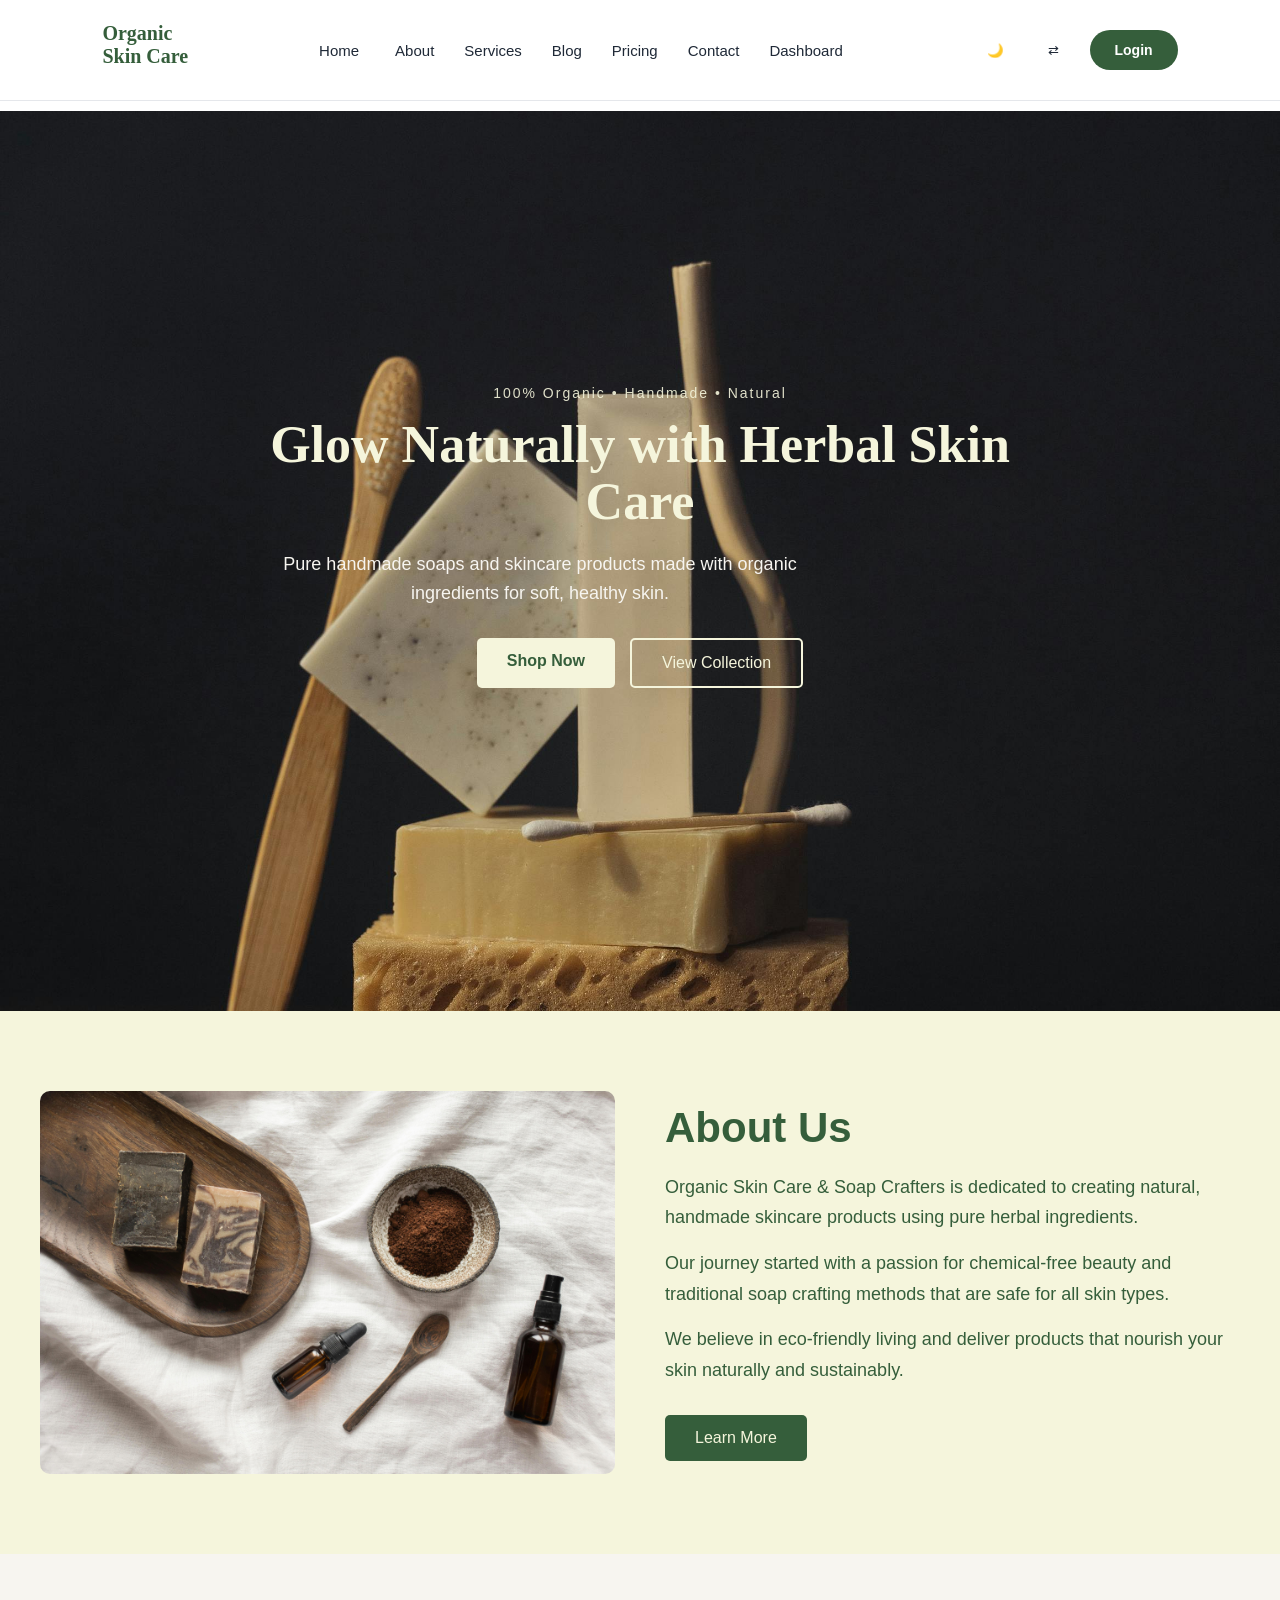
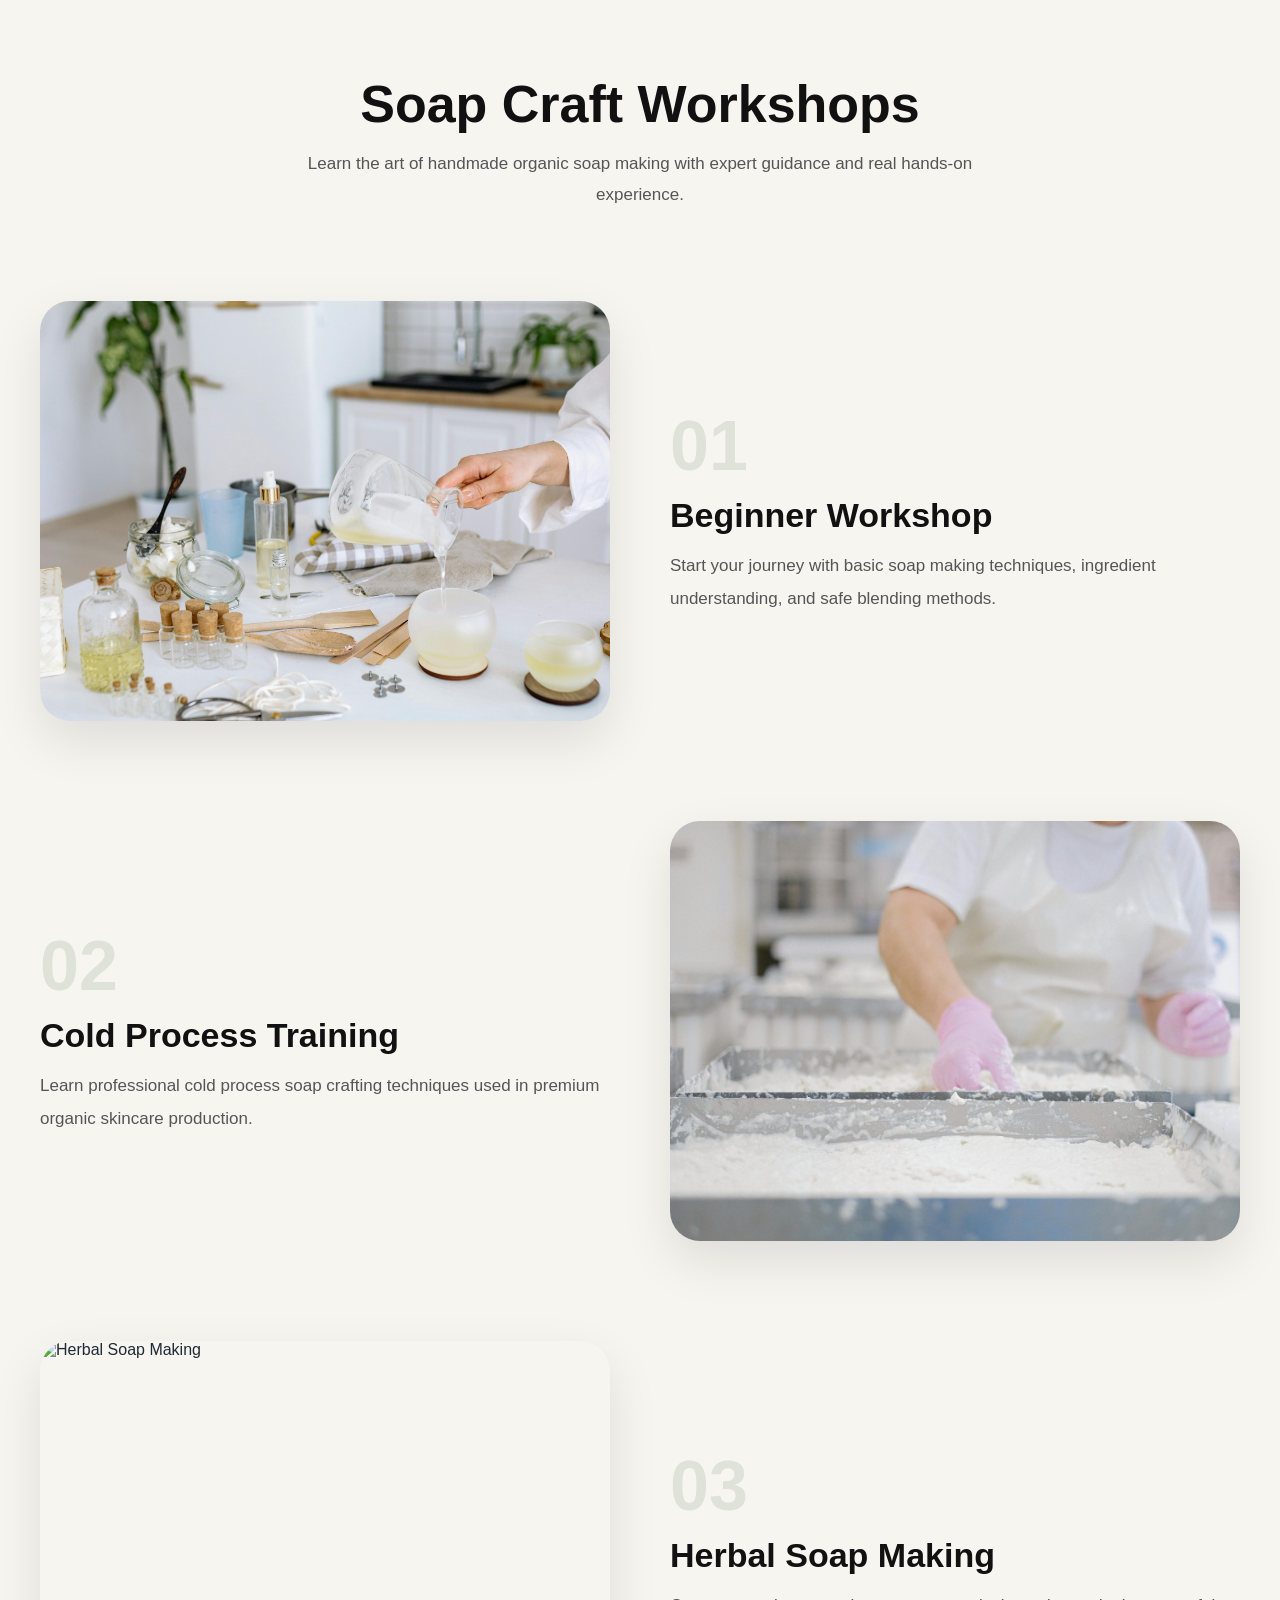
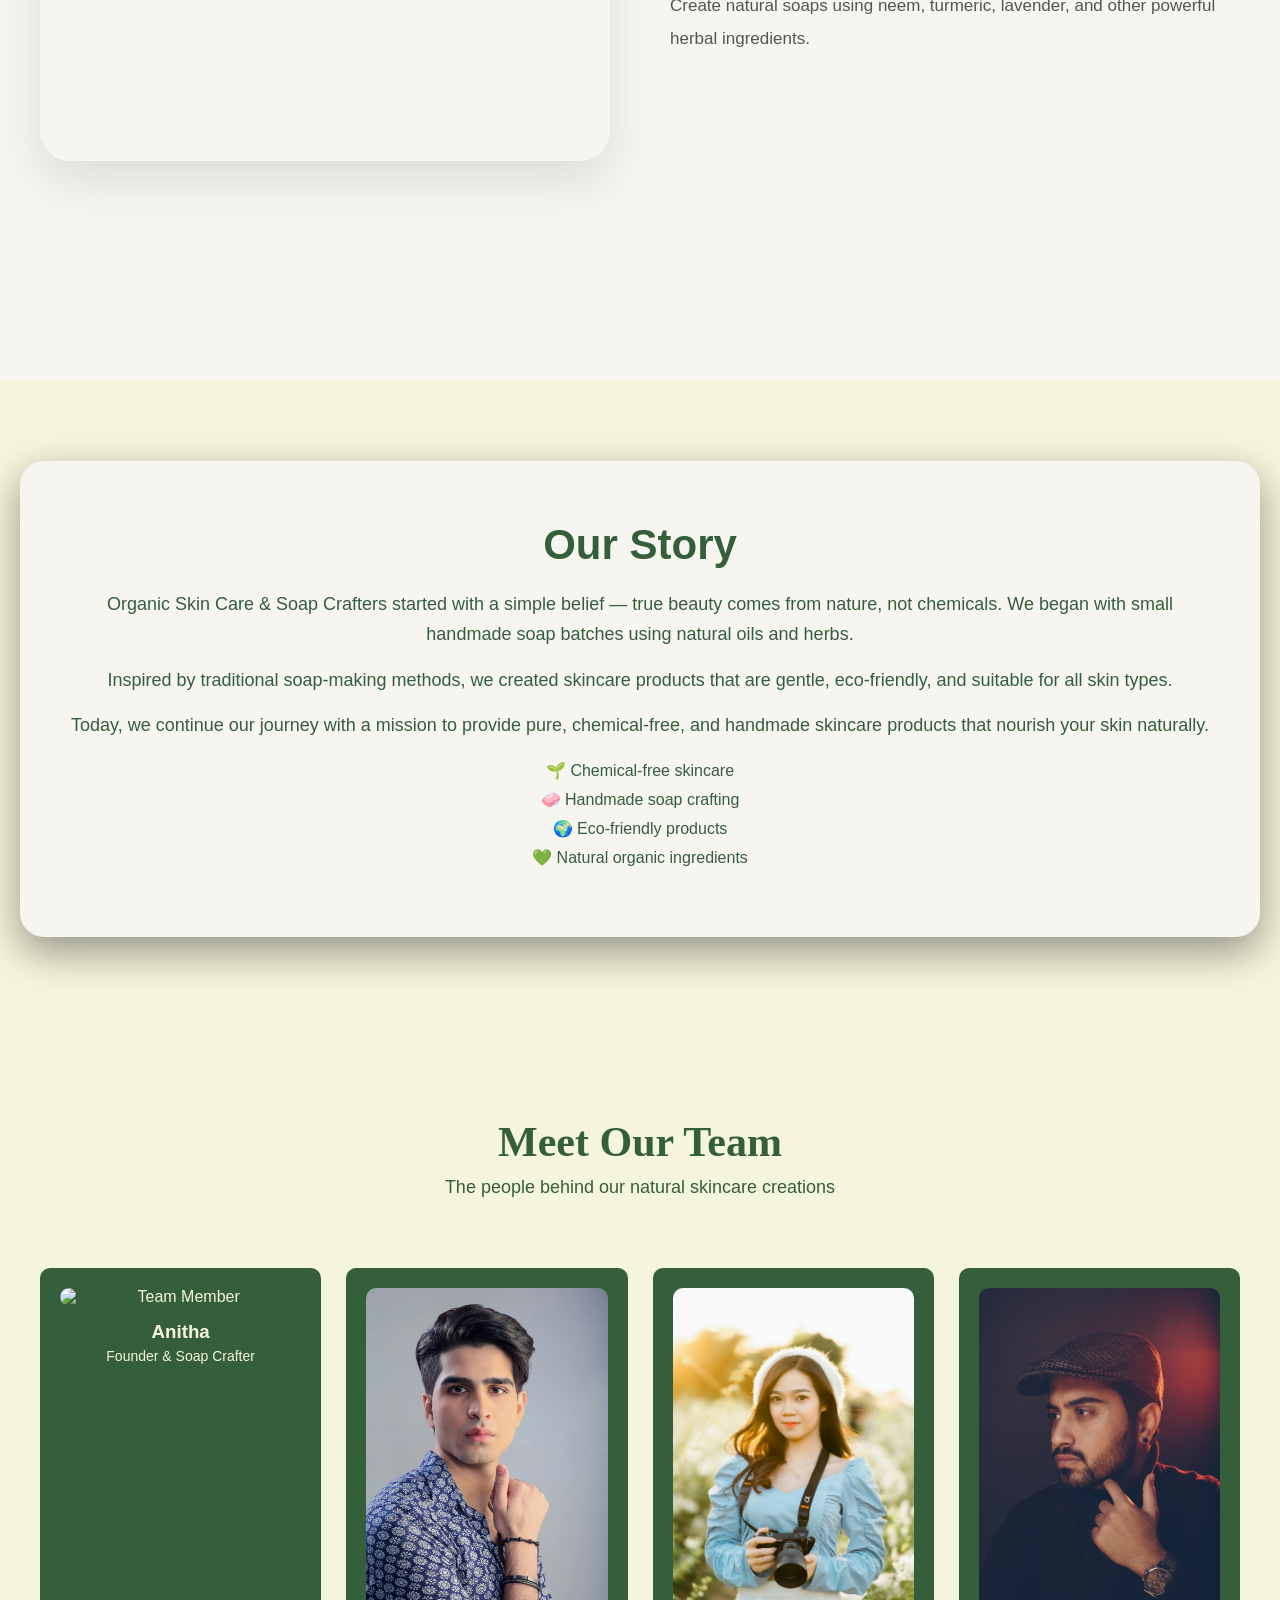
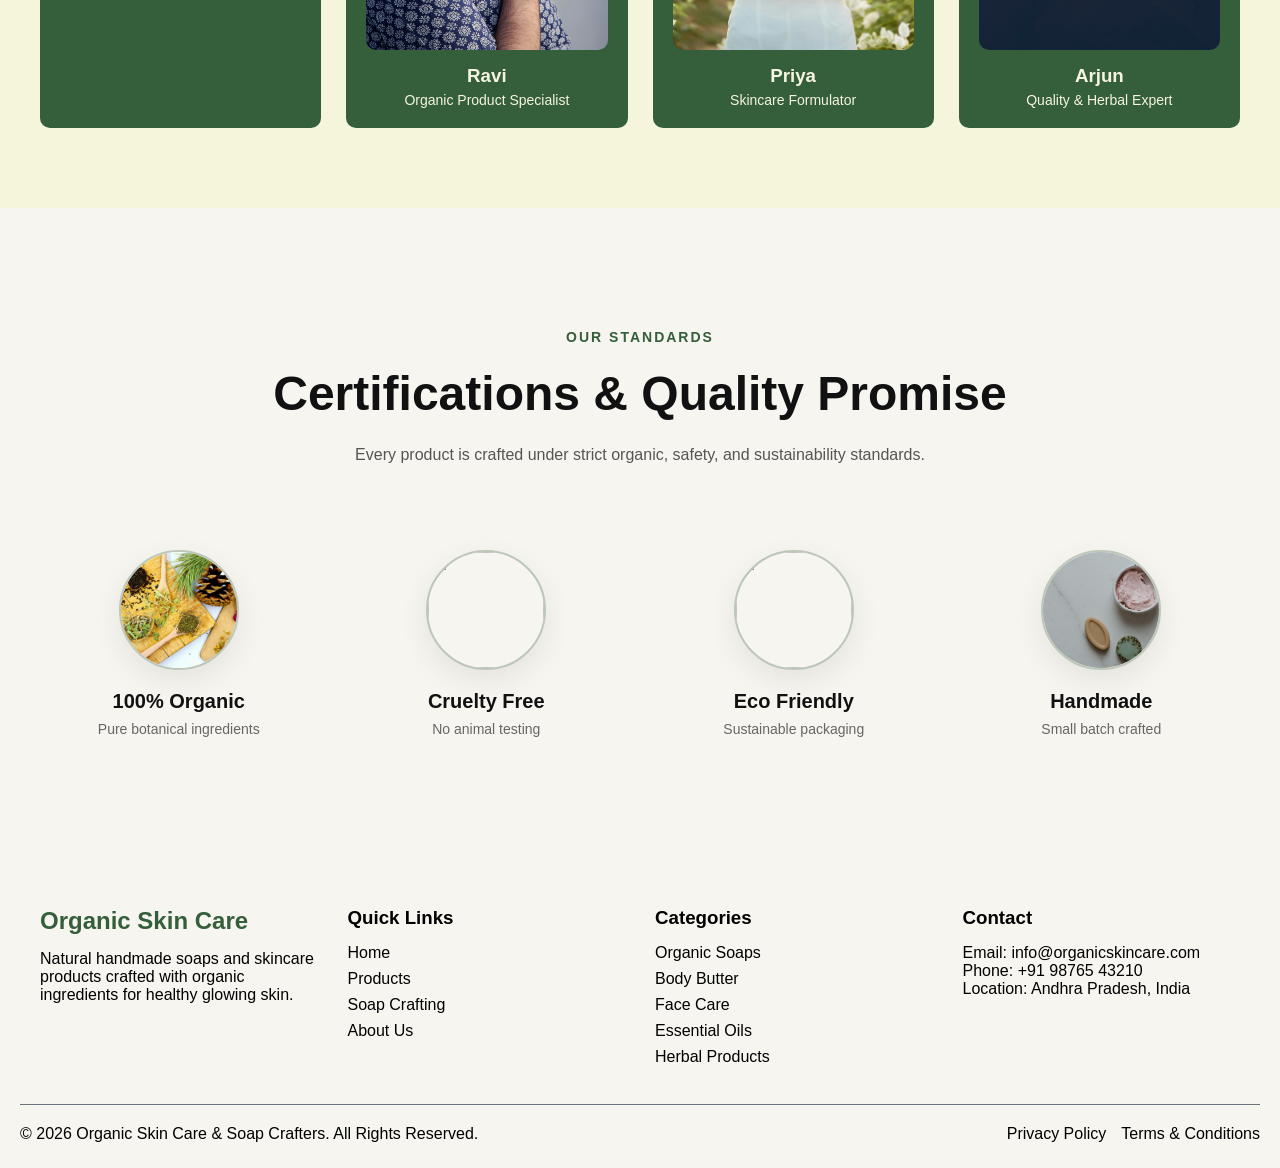
==== commit 9066f6f1: "first commit" ====
--- a/about.html
+++ b/about.html
@@ -17,8 +17,8 @@
       </div>
     <nav class="navbar">
     <div class="nav-dropdown">
-      <a href="#" class ="nav-home">
-         Home▾
+      <a href="index.html" class ="nav-home">
+         Home
         <i data-lucide="chevron-down"></i>
       </a>
       <div class="dropdown-menu">
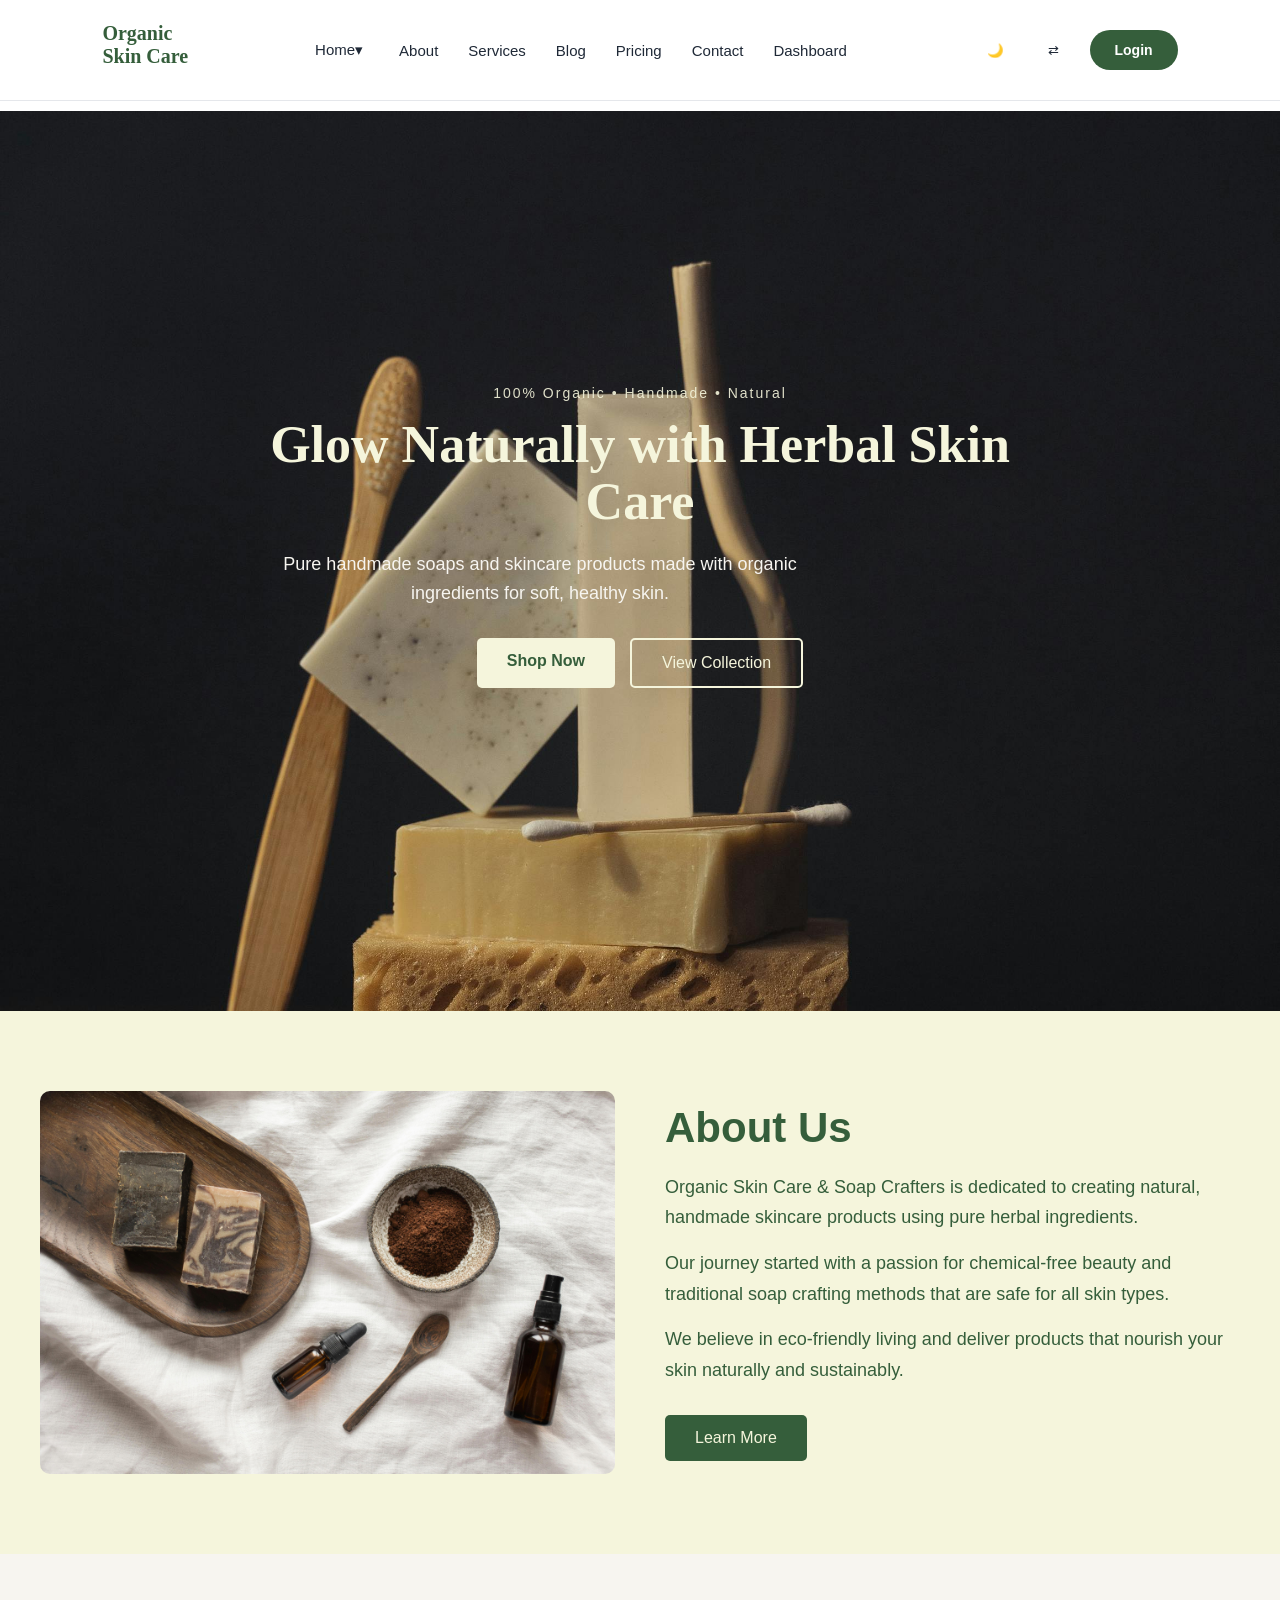
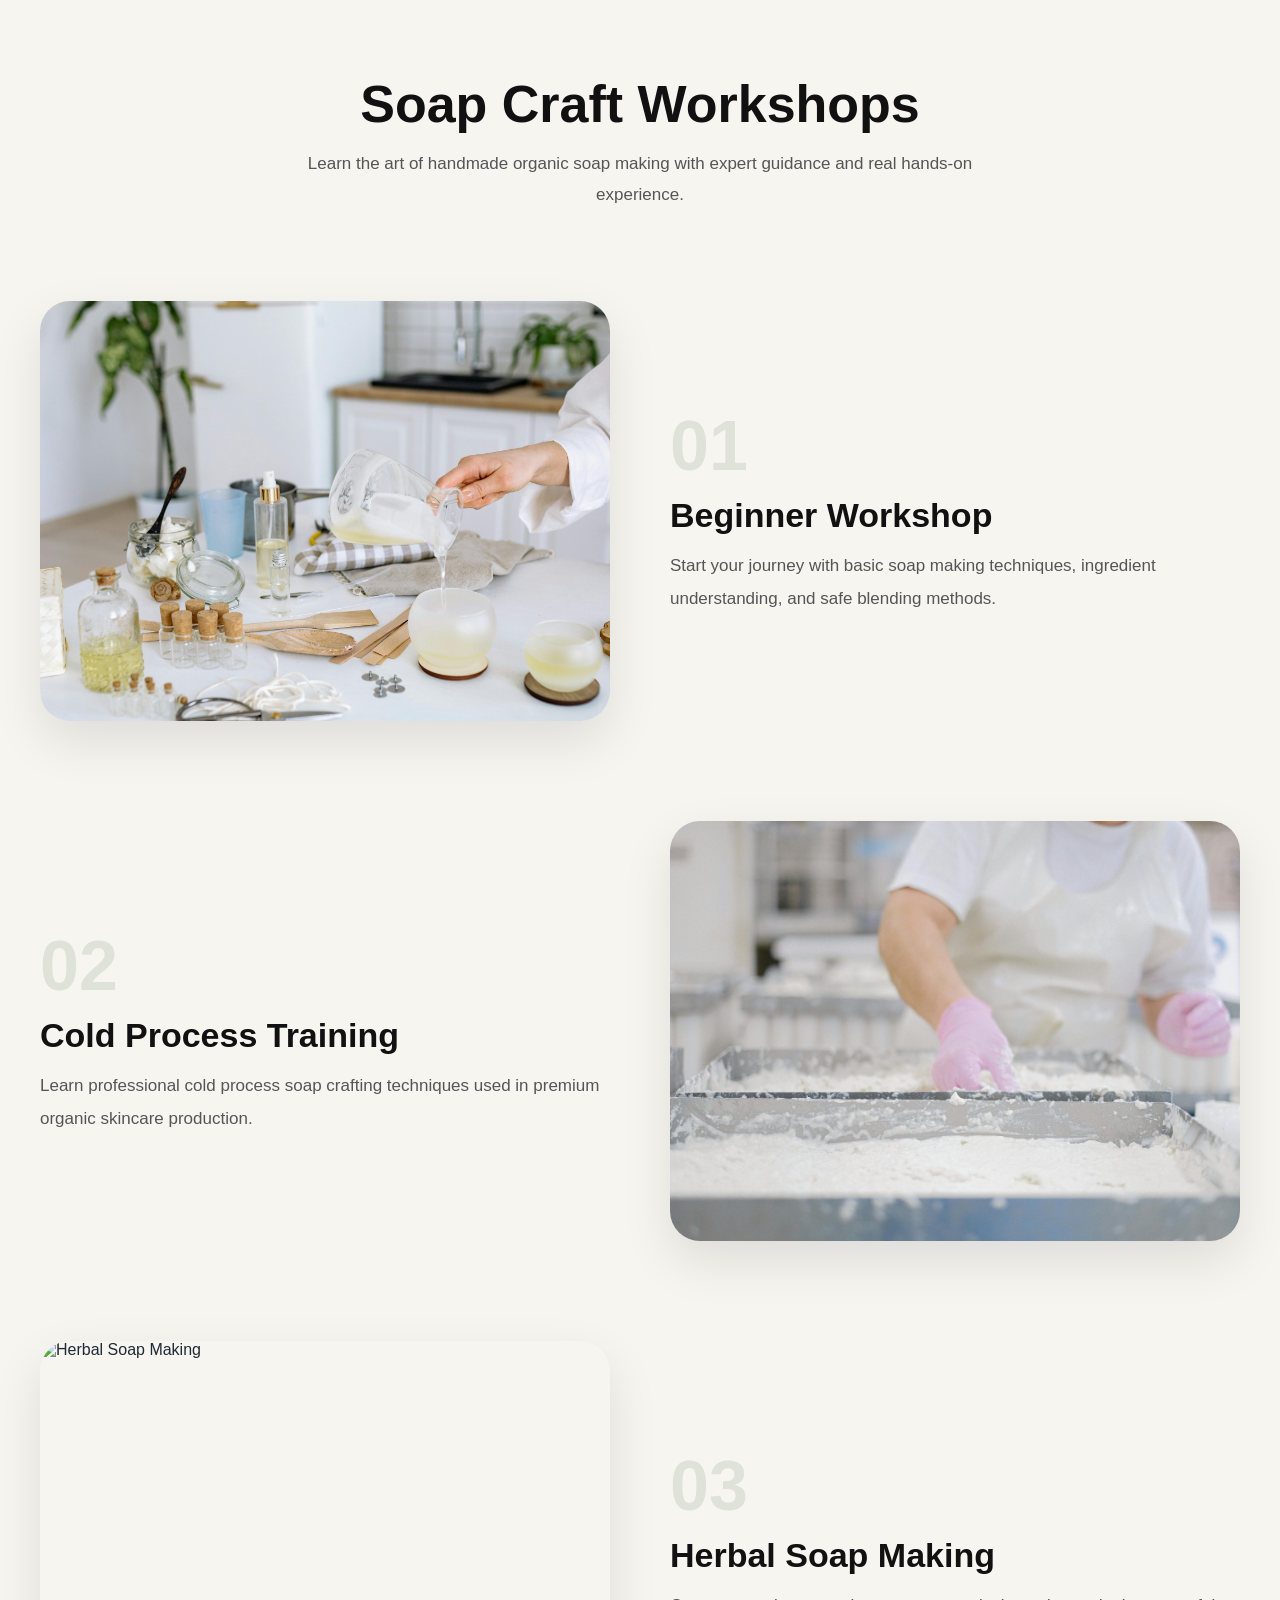
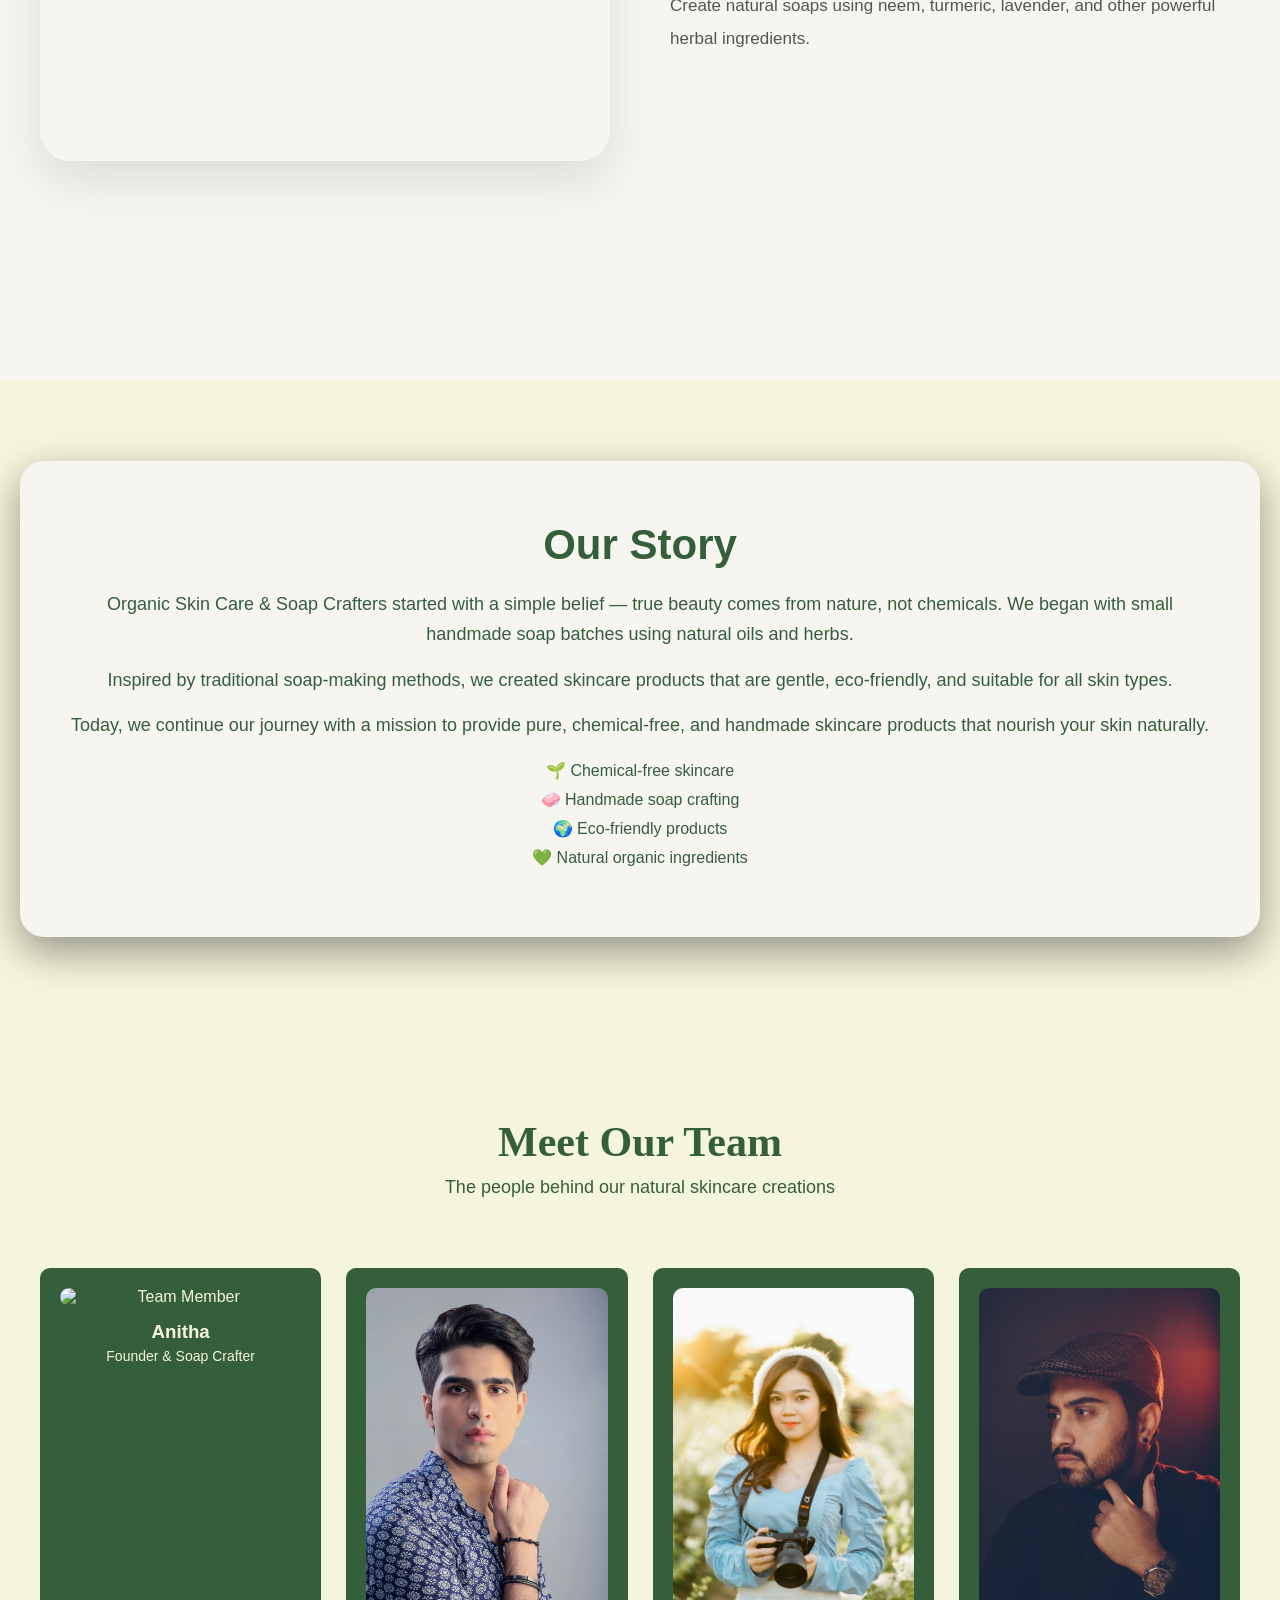
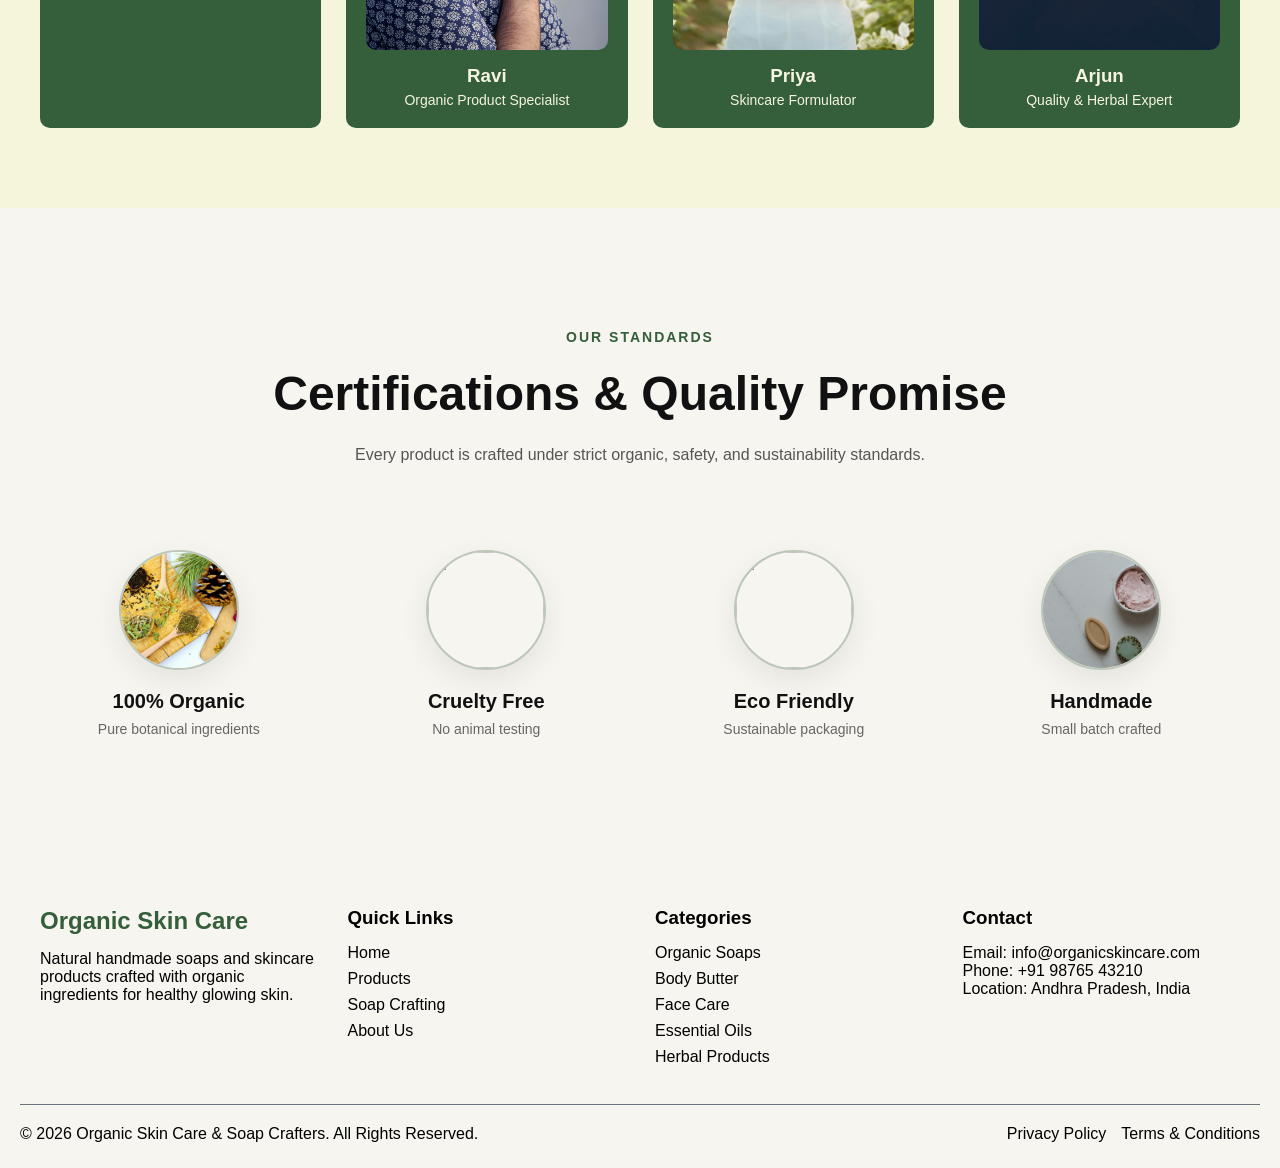
==== commit 6602f08a: "first commit" ====
--- a/about.html
+++ b/about.html
@@ -18,7 +18,7 @@
     <nav class="navbar">
     <div class="nav-dropdown">
       <a href="index.html" class ="nav-home">
-         Home
+         Home▾
         <i data-lucide="chevron-down"></i>
       </a>
       <div class="dropdown-menu">
